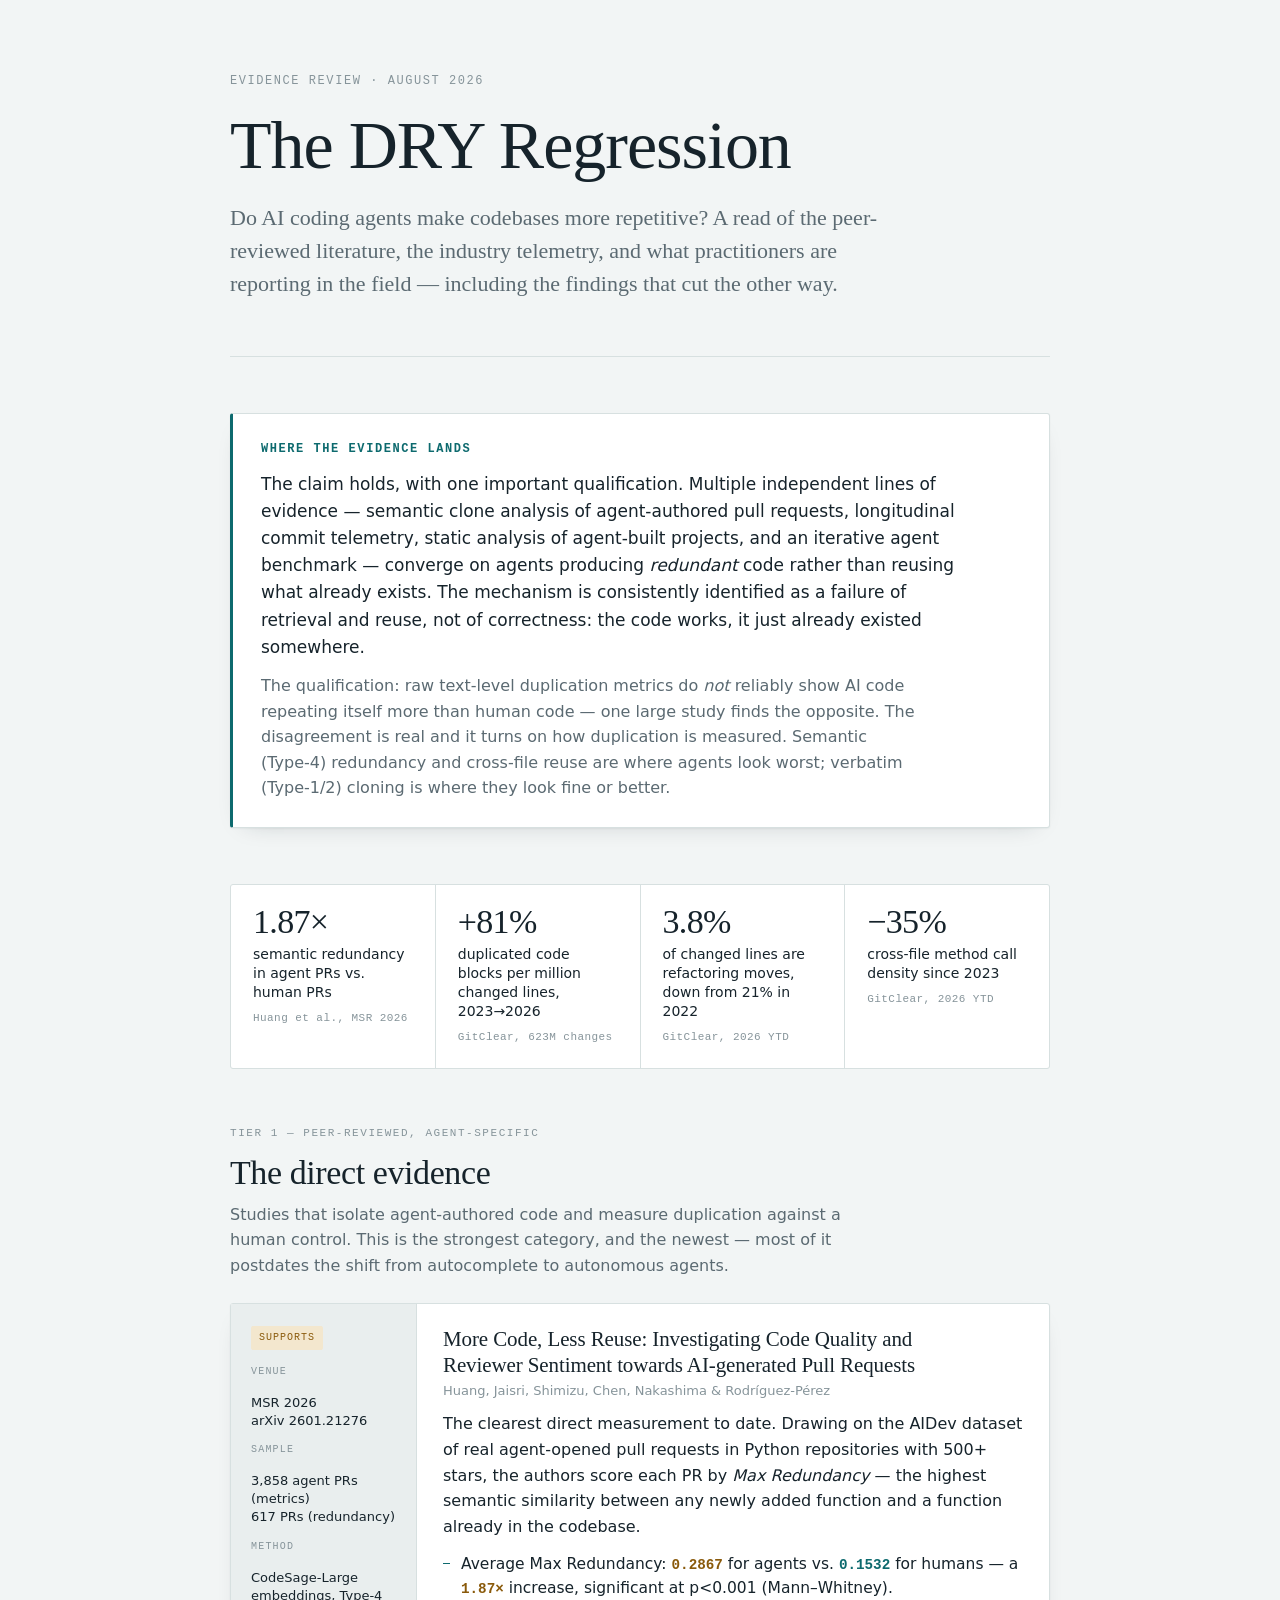
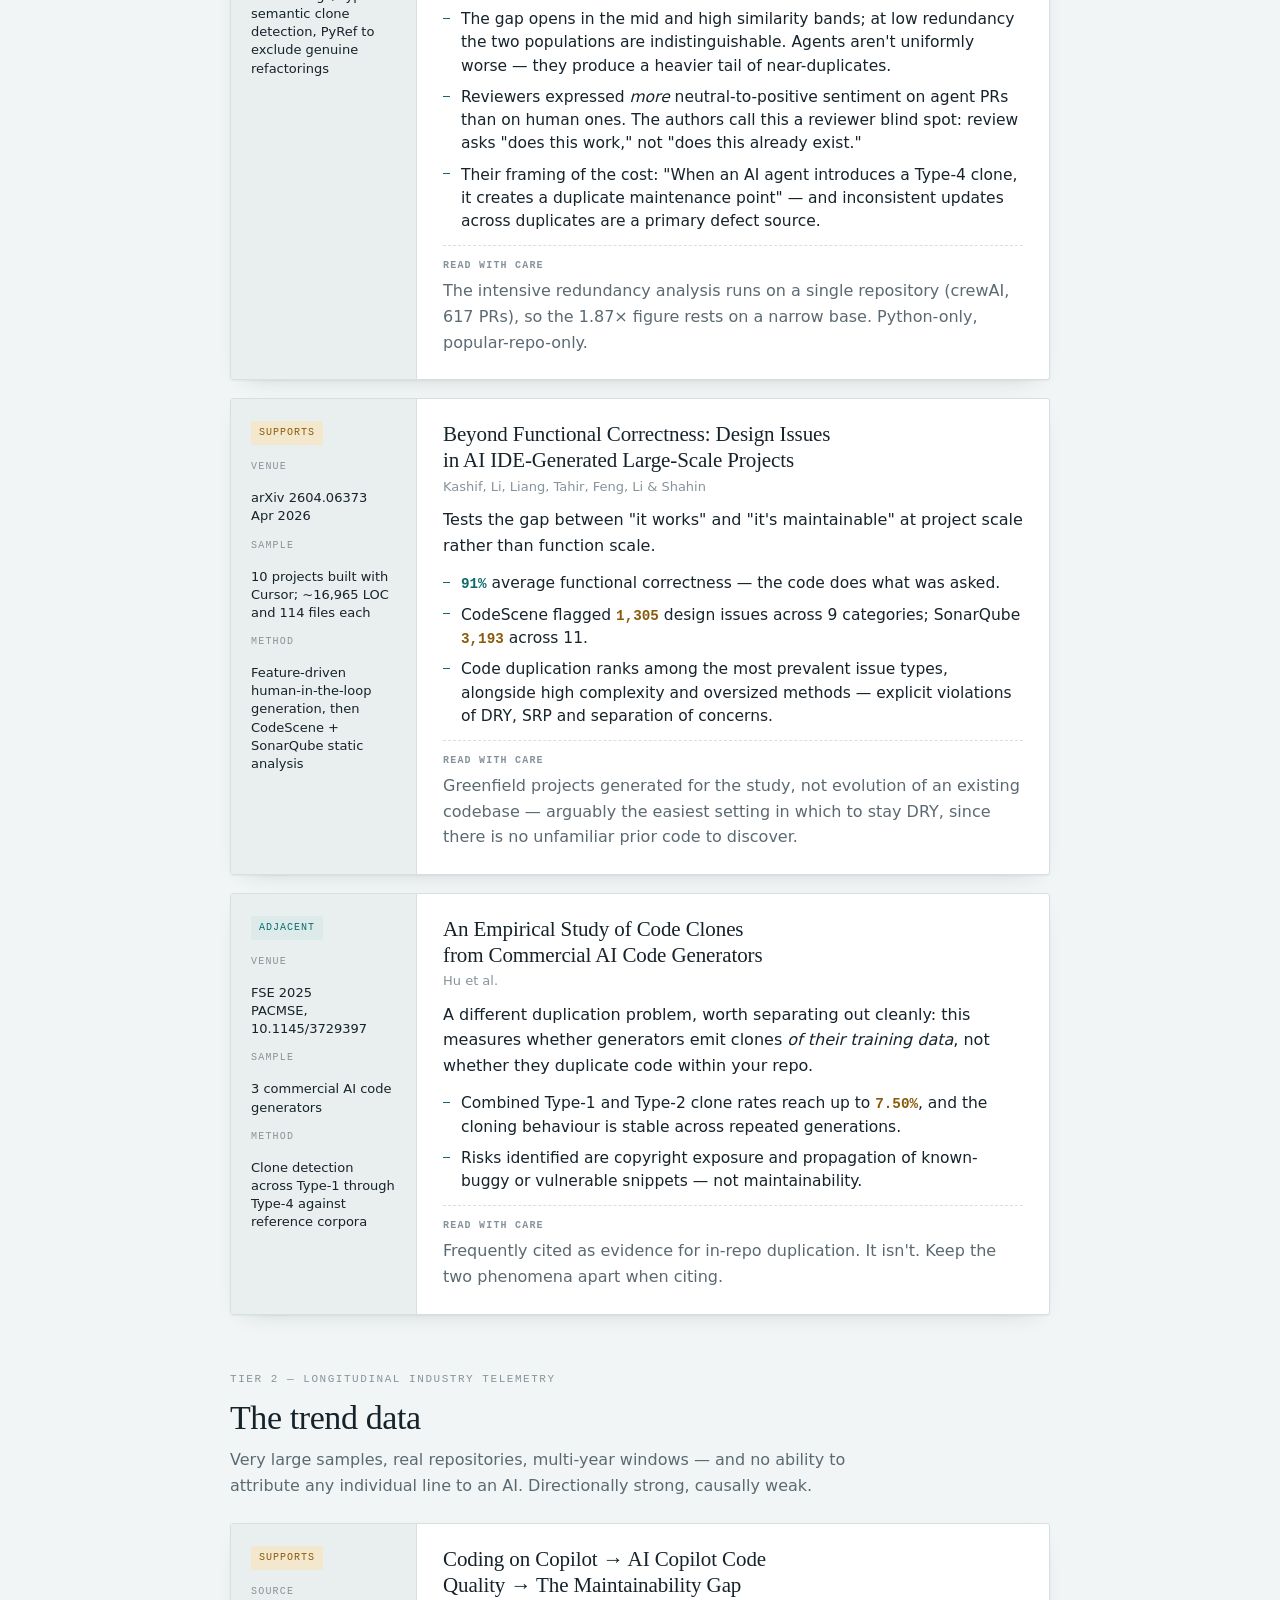
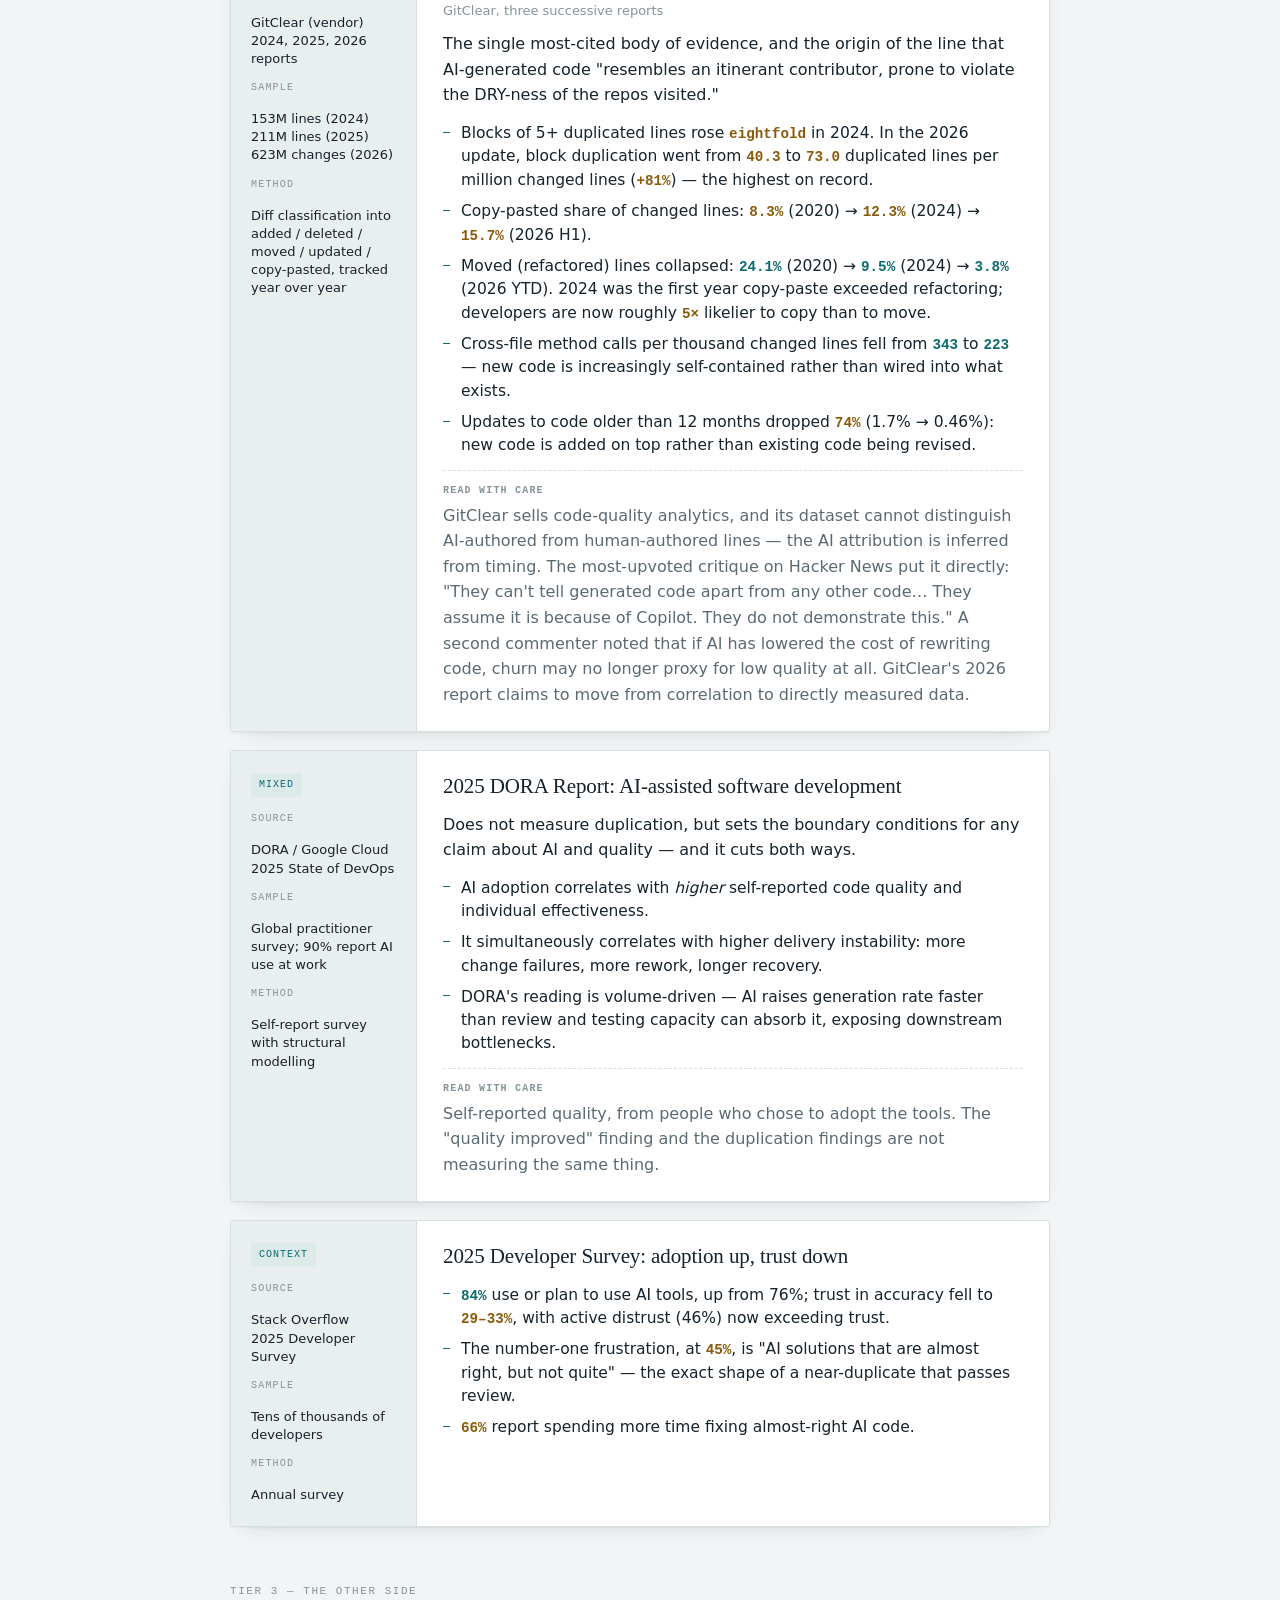
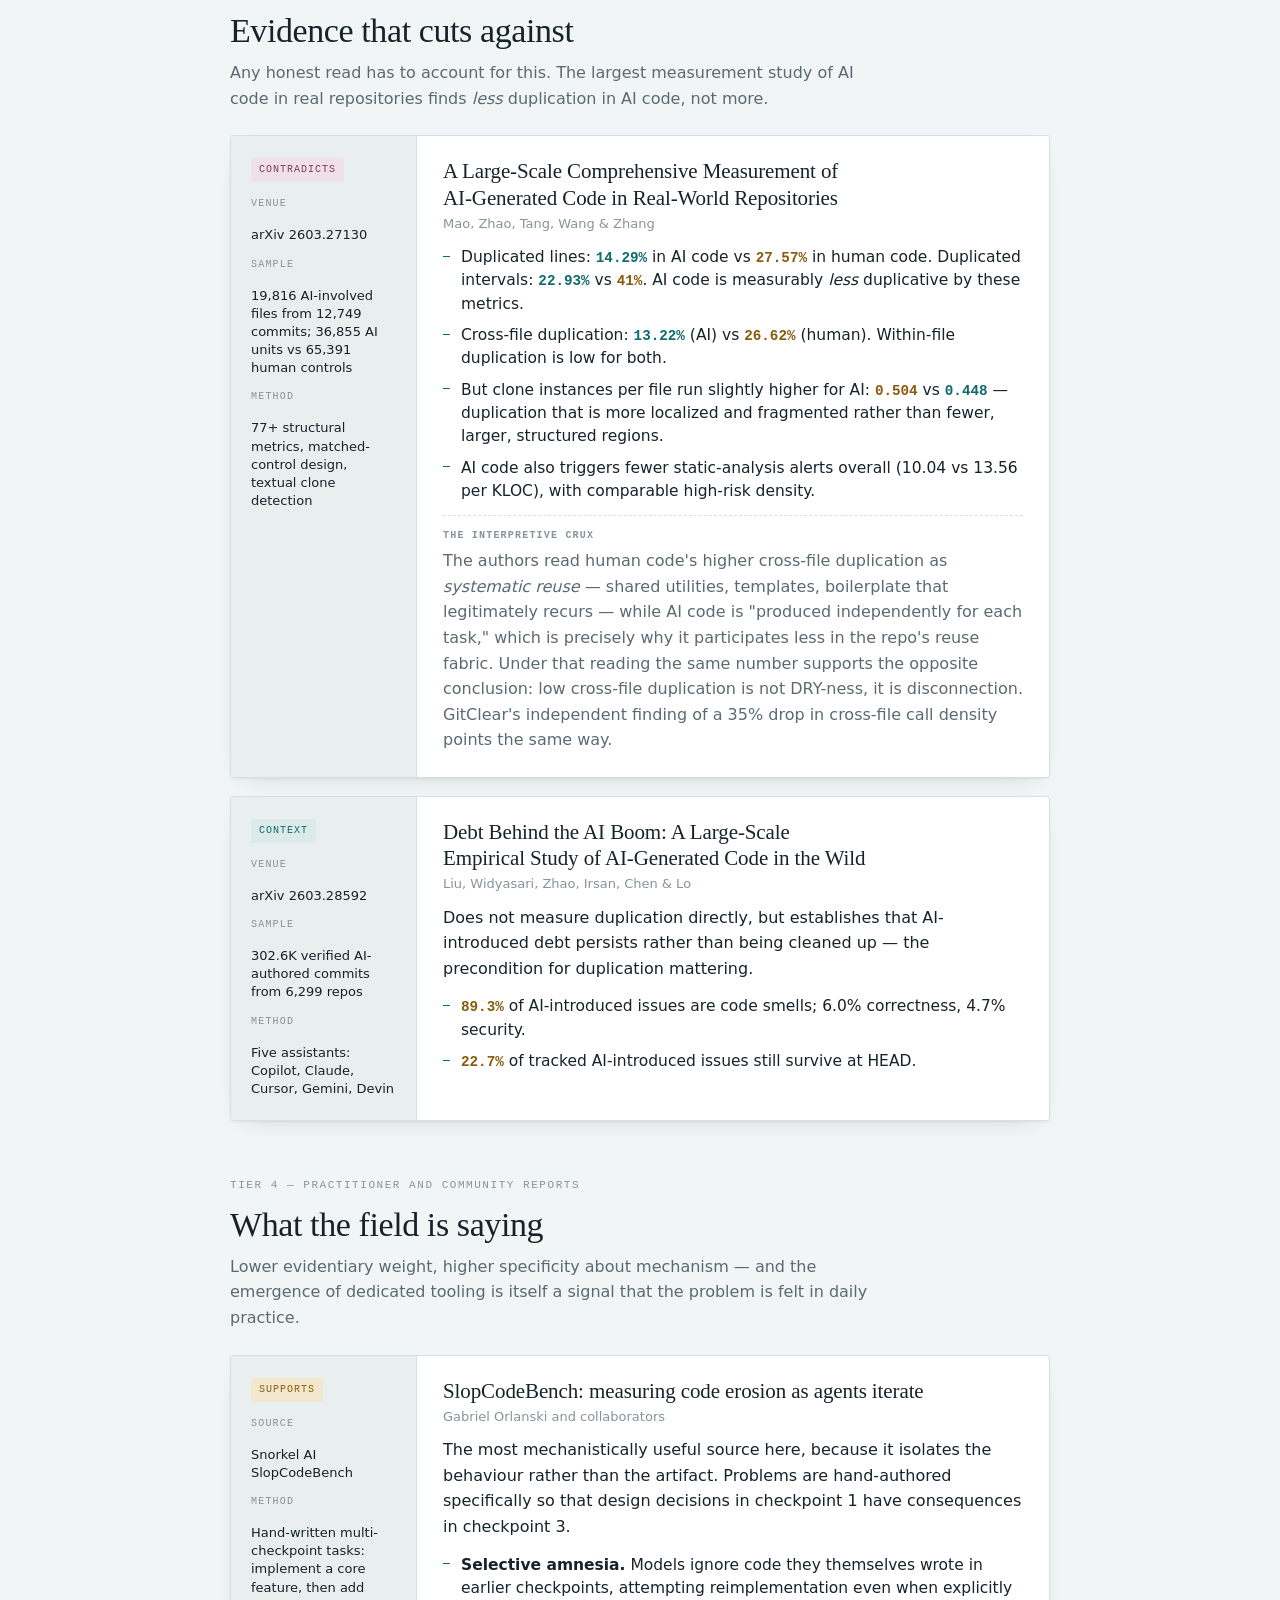
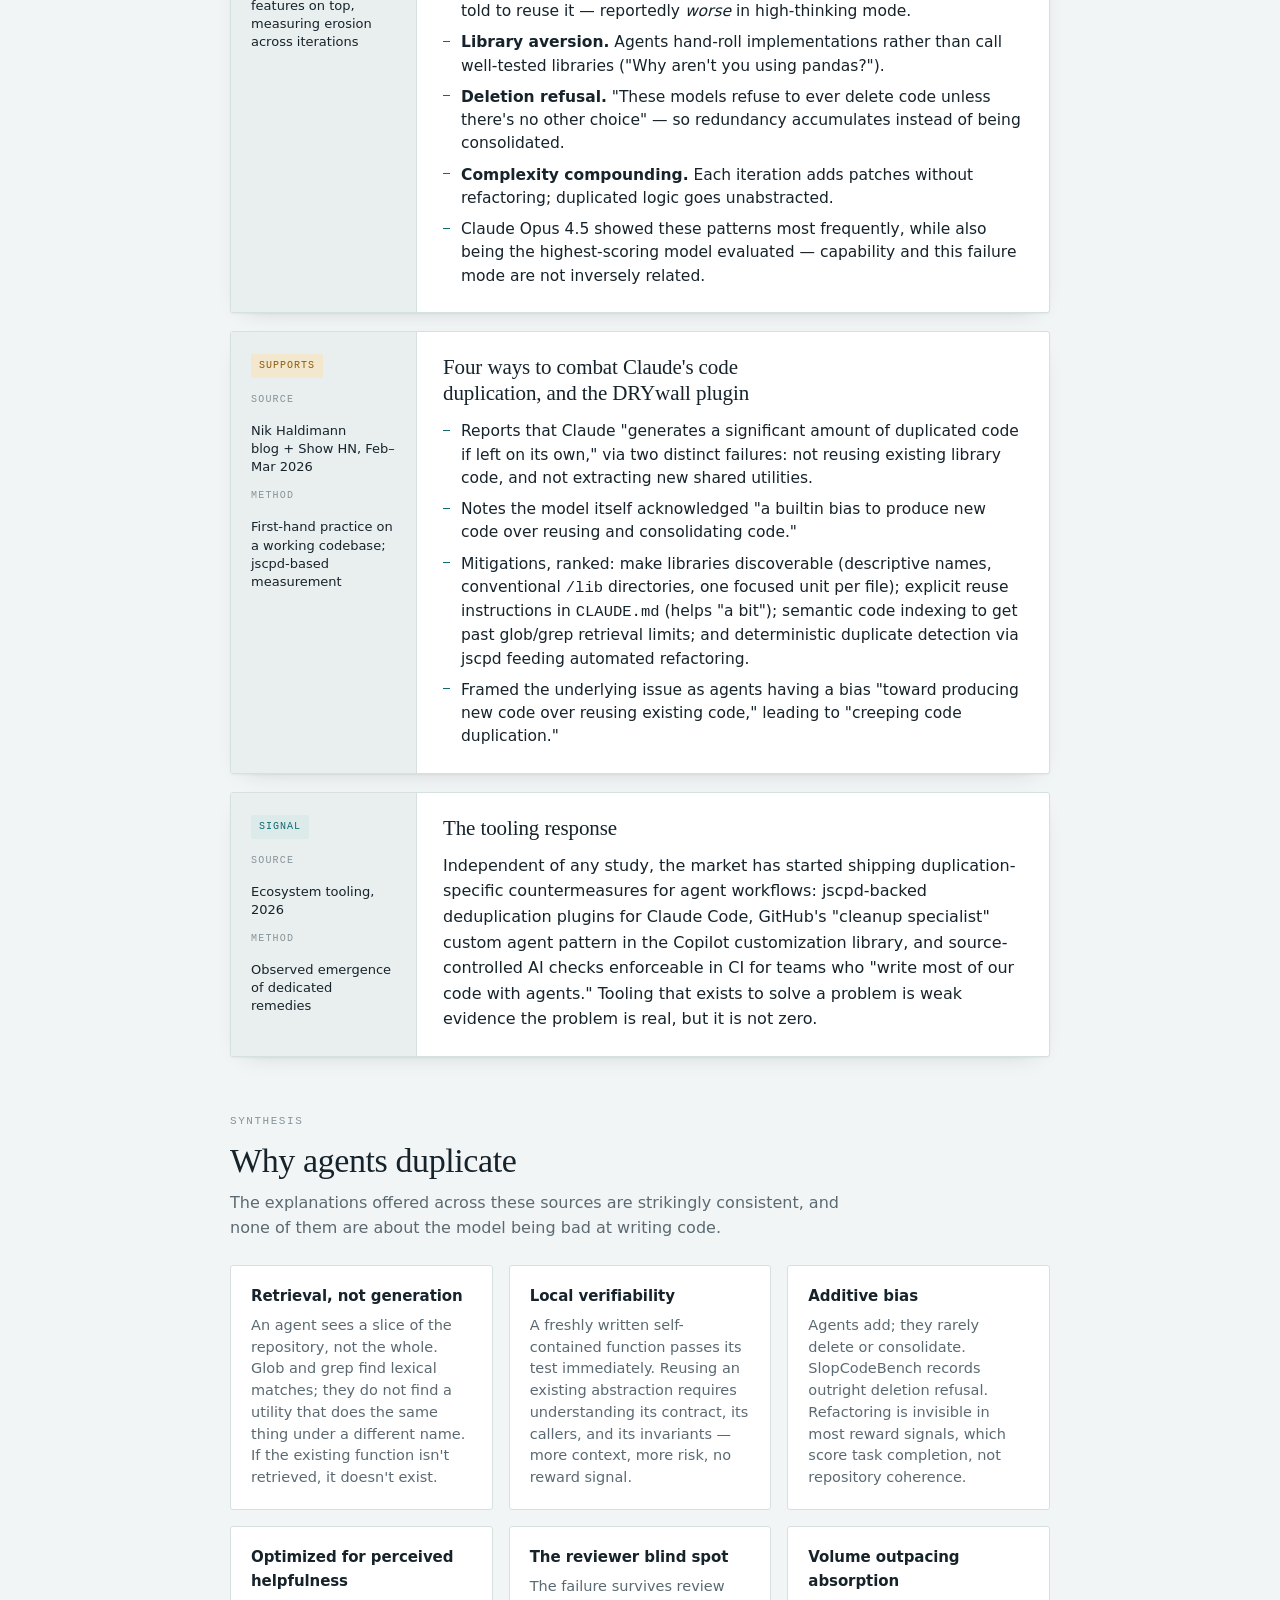
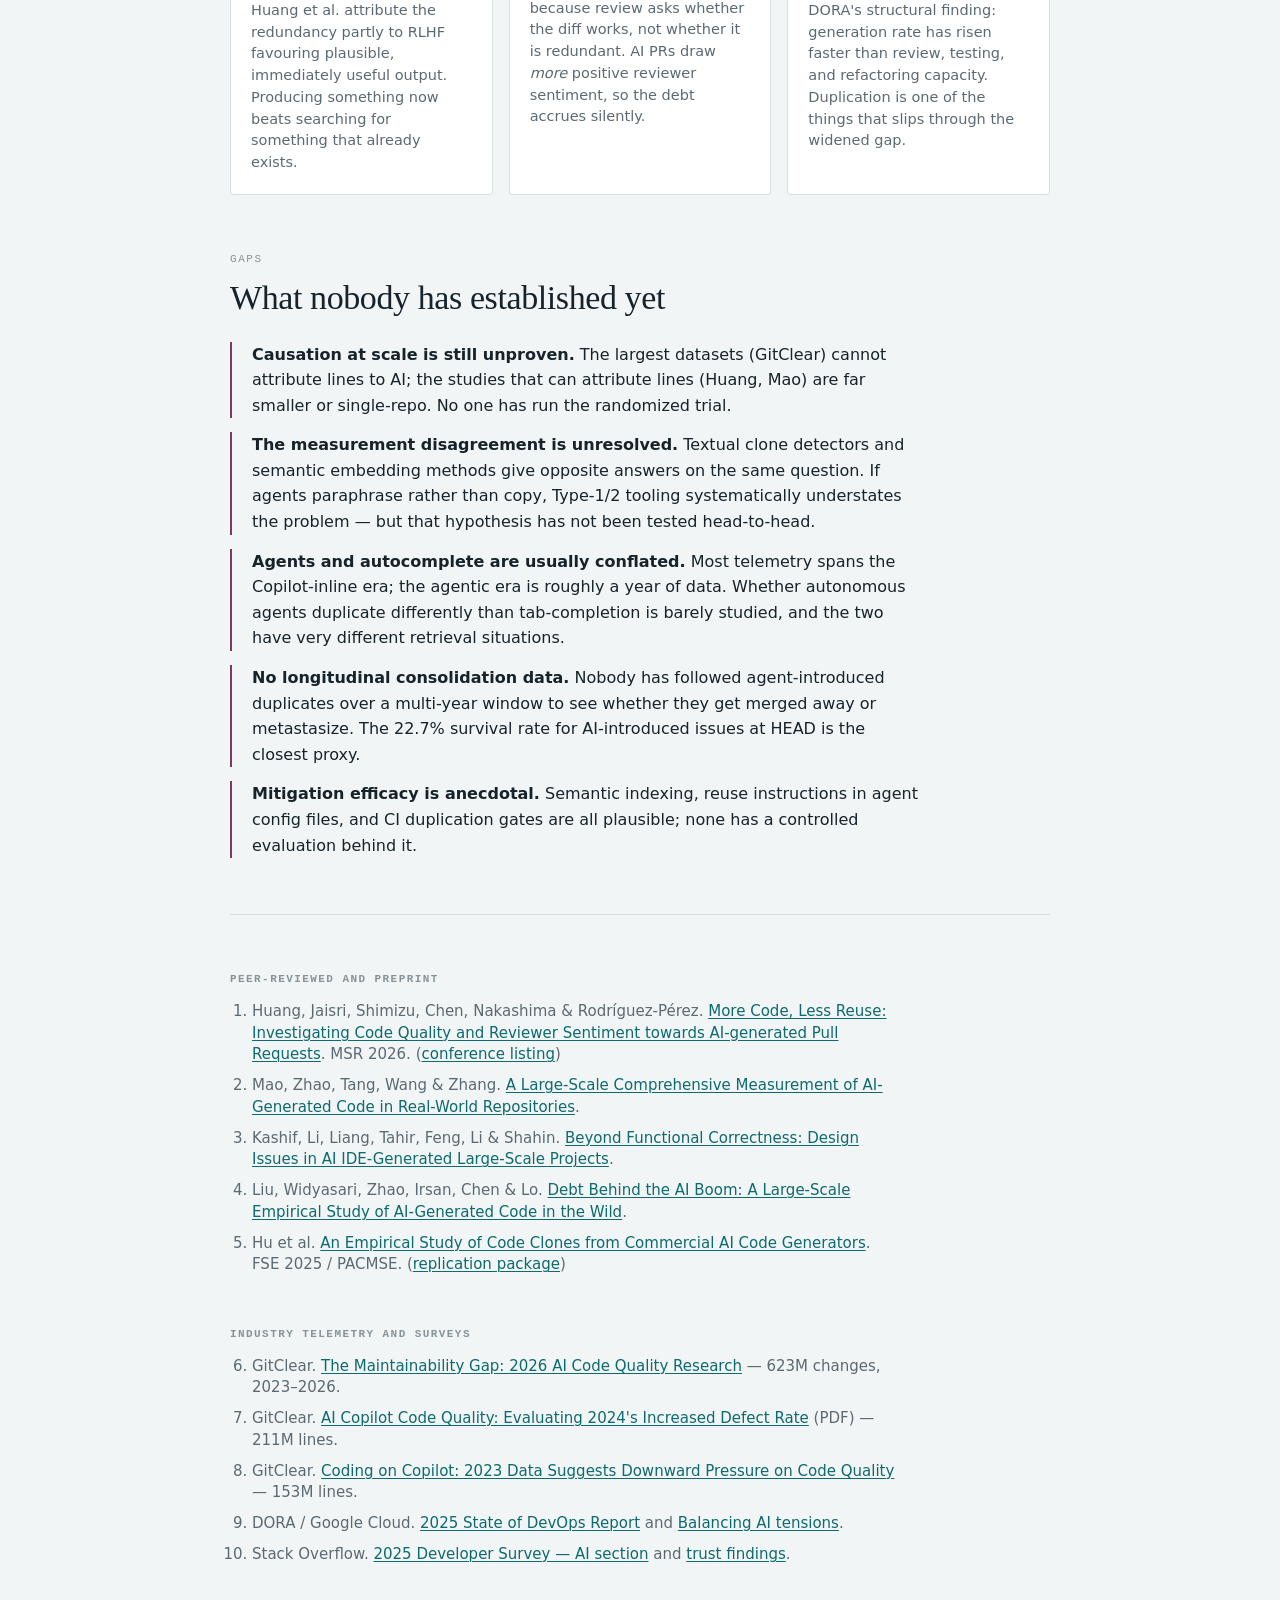
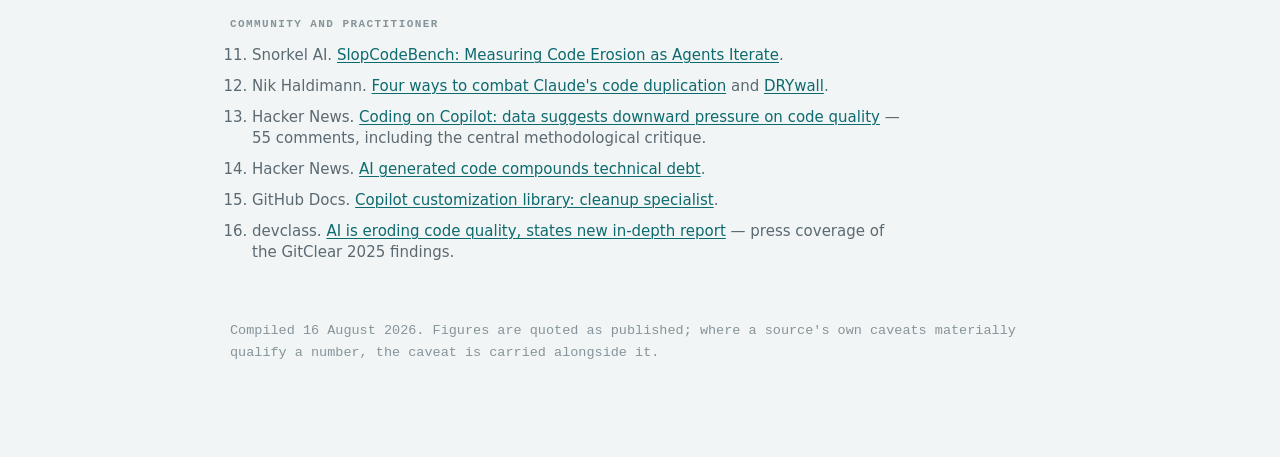
==== index.html @ 2de23bb1 "Add GitHub Pages site: AI coding agents and code duplication evidence review Publishes "The DRY Regr" ====
<!doctype html>
<html lang="en">
<head>
<meta charset="utf-8">
<meta name="viewport" content="width=device-width, initial-scale=1">
<meta name="description" content="An evidence review of the scientific literature, industry telemetry and practitioner reports on whether AI coding agents increase code duplication.">
<meta name="color-scheme" content="light dark">
<meta property="og:type" content="article">
<meta property="og:title" content="The DRY Regression">
<meta property="og:description" content="An evidence review of the scientific literature, industry telemetry and practitioner reports on whether AI coding agents increase code duplication.">
<link rel="icon" href="data:image/svg+xml,%3Csvg xmlns='http://www.w3.org/2000/svg' viewBox='0 0 100 100'%3E%3Ctext y='.9em' font-size='90'%3E%F0%9F%93%8B%3C/text%3E%3C/svg%3E">
<title>The DRY Regression</title>
<style>
  :root {
    --ground: #F2F5F5;
    --surface: #FFFFFF;
    --surface-sunk: #E9EEEE;
    --ink: #16232B;
    --ink-muted: #5B6A72;
    --ink-faint: #86949A;
    --hairline: #D7E0E0;
    --accent: #0D6A6E;
    --accent-soft: #DCEAEA;
    --signal: #8A5A0B;
    --signal-soft: #F3E7CE;
    --counter: #7A3B5E;
    --counter-soft: #F0E1E9;
    --shadow: 0 1px 2px rgba(22, 35, 43, .05), 0 8px 24px -16px rgba(22, 35, 43, .28);

    --font-display: "Iowan Old Style", "Palatino Linotype", Palatino, "Book Antiqua", Georgia, serif;
    --font-body: ui-sans-serif, system-ui, -apple-system, "Segoe UI", Roboto, "Helvetica Neue", Arial, sans-serif;
    --font-mono: ui-monospace, SFMono-Regular, "SF Mono", Menlo, Consolas, "Liberation Mono", monospace;
  }

  @media (prefers-color-scheme: dark) {
    :root:not([data-theme="light"]) {
      --ground: #0E1618;
      --surface: #162124;
      --surface-sunk: #101A1D;
      --ink: #E4EDED;
      --ink-muted: #9BACAE;
      --ink-faint: #74868A;
      --hairline: #26363A;
      --accent: #5FC9C4;
      --accent-soft: #16383A;
      --signal: #DDA94C;
      --signal-soft: #382E17;
      --counter: #D992B4;
      --counter-soft: #33202B;
      --shadow: 0 1px 2px rgba(0, 0, 0, .4), 0 8px 24px -16px rgba(0, 0, 0, .9);
    }
  }

  :root[data-theme="dark"] {
    --ground: #0E1618;
    --surface: #162124;
    --surface-sunk: #101A1D;
    --ink: #E4EDED;
    --ink-muted: #9BACAE;
    --ink-faint: #74868A;
    --hairline: #26363A;
    --accent: #5FC9C4;
    --accent-soft: #16383A;
    --signal: #DDA94C;
    --signal-soft: #382E17;
    --counter: #D992B4;
    --counter-soft: #33202B;
    --shadow: 0 1px 2px rgba(0, 0, 0, .4), 0 8px 24px -16px rgba(0, 0, 0, .9);
  }

  * { box-sizing: border-box; }

  body {
    background: var(--ground);
    color: var(--ink);
    font-family: var(--font-body);
    font-size: 17px;
    line-height: 1.6;
    -webkit-font-smoothing: antialiased;
    margin: 0;
    padding: 0 20px 96px;
  }

  .page {
    max-width: 820px;
    margin: 0 auto;
    display: flex;
    flex-direction: column;
    gap: 56px;
  }

  a { color: var(--accent); text-decoration-thickness: 1px; text-underline-offset: 2px; }
  a:focus-visible, summary:focus-visible {
    outline: 2px solid var(--accent);
    outline-offset: 3px;
    border-radius: 2px;
  }

  /* ---------- masthead ---------- */

  .masthead {
    padding-top: 72px;
    display: flex;
    flex-direction: column;
    gap: 20px;
  }

  .eyebrow {
    font-family: var(--font-mono);
    font-size: 12px;
    letter-spacing: .13em;
    text-transform: uppercase;
    color: var(--ink-faint);
    margin: 0;
  }

  h1 {
    font-family: var(--font-display);
    font-weight: 400;
    font-size: clamp(42px, 8vw, 68px);
    line-height: 1.02;
    letter-spacing: -.015em;
    text-wrap: balance;
    margin: 0;
  }

  .standfirst {
    font-family: var(--font-display);
    font-size: clamp(19px, 2.4vw, 22px);
    line-height: 1.5;
    color: var(--ink-muted);
    max-width: 62ch;
    margin: 0;
  }

  .rule {
    height: 1px;
    background: var(--hairline);
    border: 0;
    margin: 0;
  }

  /* ---------- verdict ---------- */

  .verdict {
    background: var(--surface);
    border: 1px solid var(--hairline);
    border-left: 3px solid var(--accent);
    border-radius: 3px;
    padding: 26px 28px;
    box-shadow: var(--shadow);
    display: flex;
    flex-direction: column;
    gap: 12px;
  }

  .verdict h2 {
    font-family: var(--font-mono);
    font-size: 12px;
    letter-spacing: .13em;
    text-transform: uppercase;
    color: var(--accent);
    margin: 0;
    font-weight: 600;
  }

  .verdict p { margin: 0; max-width: 66ch; }
  .verdict p + p { color: var(--ink-muted); font-size: 16px; }

  /* ---------- stat row ---------- */

  .stats {
    display: grid;
    grid-template-columns: repeat(auto-fit, minmax(170px, 1fr));
    gap: 1px;
    background: var(--hairline);
    border: 1px solid var(--hairline);
    border-radius: 3px;
    overflow: hidden;
  }

  .stat {
    background: var(--surface);
    padding: 20px 22px 22px;
    display: flex;
    flex-direction: column;
    gap: 6px;
  }

  .stat b {
    font-family: var(--font-display);
    font-size: 34px;
    line-height: 1;
    font-weight: 400;
    font-variant-numeric: tabular-nums;
    letter-spacing: -.02em;
  }

  .stat .lab { font-size: 14px; line-height: 1.35; color: var(--ink); }
  .stat .src {
    font-family: var(--font-mono);
    font-size: 11px;
    letter-spacing: .04em;
    color: var(--ink-faint);
    margin-top: 2px;
  }

  /* ---------- sections ---------- */

  section { display: flex; flex-direction: column; gap: 24px; }

  .sec-head { display: flex; flex-direction: column; gap: 10px; }

  .sec-head .kicker {
    font-family: var(--font-mono);
    font-size: 11px;
    letter-spacing: .14em;
    text-transform: uppercase;
    color: var(--ink-faint);
  }

  h2.sec-title {
    font-family: var(--font-display);
    font-weight: 400;
    font-size: clamp(27px, 4vw, 34px);
    line-height: 1.15;
    letter-spacing: -.012em;
    margin: 0;
    text-wrap: balance;
  }

  .sec-head p {
    margin: 0;
    color: var(--ink-muted);
    max-width: 64ch;
    font-size: 16px;
  }

  p, li { max-width: 68ch; }

  /* ---------- evidence cards ---------- */

  .cards { display: flex; flex-direction: column; gap: 18px; }

  .card {
    background: var(--surface);
    border: 1px solid var(--hairline);
    border-radius: 3px;
    box-shadow: var(--shadow);
    display: grid;
    grid-template-columns: 186px 1fr;
  }

  .card > .meta {
    border-right: 1px solid var(--hairline);
    background: var(--surface-sunk);
    padding: 22px 20px;
    display: flex;
    flex-direction: column;
    gap: 14px;
  }

  .meta dl { margin: 0; display: flex; flex-direction: column; gap: 12px; }
  .meta dt {
    font-family: var(--font-mono);
    font-size: 10px;
    letter-spacing: .12em;
    text-transform: uppercase;
    color: var(--ink-faint);
  }
  .meta dd {
    margin: 2px 0 0;
    font-size: 13px;
    line-height: 1.4;
    color: var(--ink);
    font-variant-numeric: tabular-nums;
  }

  .chip {
    align-self: flex-start;
    font-family: var(--font-mono);
    font-size: 10px;
    letter-spacing: .1em;
    text-transform: uppercase;
    padding: 4px 8px;
    border-radius: 2px;
  }
  .chip.for { background: var(--signal-soft); color: var(--signal); }
  .chip.against { background: var(--counter-soft); color: var(--counter); }
  .chip.mixed { background: var(--accent-soft); color: var(--accent); }

  .card > .body { padding: 22px 26px 24px; display: flex; flex-direction: column; gap: 12px; }

  .card h3 {
    font-family: var(--font-display);
    font-weight: 400;
    font-size: 21px;
    line-height: 1.25;
    margin: 0;
    letter-spacing: -.005em;
    text-wrap: balance;
  }

  .card h3 .authors {
    display: block;
    font-family: var(--font-body);
    font-size: 13px;
    color: var(--ink-faint);
    letter-spacing: 0;
    margin-top: 5px;
  }

  .card p { margin: 0; font-size: 16px; }

  .findings { margin: 2px 0 0; padding: 0; list-style: none; display: flex; flex-direction: column; gap: 8px; }
  .findings li {
    font-size: 15.5px;
    line-height: 1.5;
    padding-left: 18px;
    position: relative;
  }
  .findings li::before {
    content: "";
    position: absolute;
    left: 0; top: .62em;
    width: 7px; height: 1px;
    background: var(--accent);
  }
  .num {
    font-family: var(--font-mono);
    font-variant-numeric: tabular-nums;
    font-size: .92em;
    color: var(--signal);
    font-weight: 600;
  }
  .num.cool { color: var(--accent); }

  .caveat {
    font-size: 14.5px;
    color: var(--ink-muted);
    border-top: 1px dashed var(--hairline);
    padding-top: 12px;
    margin: 4px 0 0;
  }
  .caveat b {
    font-family: var(--font-mono);
    font-size: 10px;
    letter-spacing: .12em;
    text-transform: uppercase;
    color: var(--ink-faint);
    display: block;
    margin-bottom: 4px;
    font-weight: 600;
  }

  /* ---------- mechanism list ---------- */

  .mech { display: grid; grid-template-columns: repeat(auto-fit, minmax(250px, 1fr)); gap: 16px; }
  .mech > div {
    background: var(--surface);
    border: 1px solid var(--hairline);
    border-radius: 3px;
    padding: 18px 20px 20px;
    display: flex;
    flex-direction: column;
    gap: 7px;
  }
  .mech h4 {
    margin: 0;
    font-size: 15px;
    font-weight: 650;
    letter-spacing: -.005em;
  }
  .mech p { margin: 0; font-size: 14.5px; line-height: 1.5; color: var(--ink-muted); }

  /* ---------- open questions ---------- */

  .open { margin: 0; padding: 0; list-style: none; display: flex; flex-direction: column; gap: 14px; }
  .open li {
    padding-left: 20px;
    border-left: 2px solid var(--counter);
    font-size: 16px;
  }
  .open li strong { font-weight: 650; }

  /* ---------- sources ---------- */

  .sources { font-size: 15px; }
  .sources h3 {
    font-family: var(--font-mono);
    font-size: 11px;
    letter-spacing: .13em;
    text-transform: uppercase;
    color: var(--ink-faint);
    margin: 0 0 12px;
    font-weight: 600;
  }
  .sources ol { margin: 0; padding-left: 22px; display: flex; flex-direction: column; gap: 9px; }
  .sources li { line-height: 1.45; color: var(--ink-muted); }
  .sources li a { font-weight: 500; }
  .src-group + .src-group { margin-top: 26px; }

  footer {
    color: var(--ink-faint);
    font-size: 13.5px;
    font-family: var(--font-mono);
    line-height: 1.6;
  }

  @media (max-width: 620px) {
    body { font-size: 16px; }
    .card { grid-template-columns: 1fr; }
    .card > .meta {
      border-right: 0;
      border-bottom: 1px solid var(--hairline);
      flex-direction: row;
      flex-wrap: wrap;
      align-items: flex-start;
      gap: 20px;
    }
    .meta dl { flex-direction: row; flex-wrap: wrap; gap: 18px; }
    .masthead { padding-top: 48px; }
  }
</style>
</head>
<body>
<div class="page">

  <header class="masthead">
    <p class="eyebrow">Evidence review · August 2026</p>
    <h1>The DRY Regression</h1>
    <p class="standfirst">Do AI coding agents make codebases more repetitive? A read of the peer-reviewed literature, the industry telemetry, and what practitioners are reporting in the field — including the findings that cut the other way.</p>
  </header>

  <hr class="rule">

  <div class="verdict">
    <h2>Where the evidence lands</h2>
    <p>The claim holds, with one important qualification. Multiple independent lines of evidence — semantic clone analysis of agent-authored pull requests, longitudinal commit telemetry, static analysis of agent-built projects, and an iterative agent benchmark — converge on agents producing <em>redundant</em> code rather than reusing what already exists. The mechanism is consistently identified as a failure of retrieval and reuse, not of correctness: the code works, it just already existed somewhere.</p>
    <p>The qualification: raw text-level duplication metrics do <em>not</em> reliably show AI code repeating itself more than human code — one large study finds the opposite. The disagreement is real and it turns on how duplication is measured. Semantic (Type‑4) redundancy and cross-file reuse are where agents look worst; verbatim (Type‑1/2) cloning is where they look fine or better.</p>
  </div>

  <div class="stats">
    <div class="stat">
      <b>1.87×</b>
      <span class="lab">semantic redundancy in agent PRs vs. human PRs</span>
      <span class="src">Huang et al., MSR 2026</span>
    </div>
    <div class="stat">
      <b>+81%</b>
      <span class="lab">duplicated code blocks per million changed lines, 2023→2026</span>
      <span class="src">GitClear, 623M changes</span>
    </div>
    <div class="stat">
      <b>3.8%</b>
      <span class="lab">of changed lines are refactoring moves, down from 21% in 2022</span>
      <span class="src">GitClear, 2026 YTD</span>
    </div>
    <div class="stat">
      <b>−35%</b>
      <span class="lab">cross-file method call density since 2023</span>
      <span class="src">GitClear, 2026 YTD</span>
    </div>
  </div>

  <section>
    <div class="sec-head">
      <span class="kicker">Tier 1 — Peer-reviewed, agent-specific</span>
      <h2 class="sec-title">The direct evidence</h2>
      <p>Studies that isolate agent-authored code and measure duplication against a human control. This is the strongest category, and the newest — most of it postdates the shift from autocomplete to autonomous agents.</p>
    </div>

    <div class="cards">

      <article class="card">
        <div class="meta">
          <span class="chip for">Supports</span>
          <dl>
            <dt>Venue</dt><dd>MSR 2026<br>arXiv 2601.21276</dd>
            <dt>Sample</dt><dd>3,858 agent PRs (metrics)<br>617 PRs (redundancy)</dd>
            <dt>Method</dt><dd>CodeSage-Large embeddings, Type‑4 semantic clone detection, PyRef to exclude genuine refactorings</dd>
          </dl>
        </div>
        <div class="body">
          <h3>More Code, Less Reuse: Investigating Code Quality and Reviewer Sentiment towards AI-generated Pull Requests
            <span class="authors">Huang, Jaisri, Shimizu, Chen, Nakashima &amp; Rodríguez-Pérez</span>
          </h3>
          <p>The clearest direct measurement to date. Drawing on the AIDev dataset of real agent-opened pull requests in Python repositories with 500+ stars, the authors score each PR by <em>Max Redundancy</em> — the highest semantic similarity between any newly added function and a function already in the codebase.</p>
          <ul class="findings">
            <li>Average Max Redundancy: <span class="num">0.2867</span> for agents vs. <span class="num cool">0.1532</span> for humans — a <span class="num">1.87×</span> increase, significant at p&lt;0.001 (Mann–Whitney).</li>
            <li>The gap opens in the mid and high similarity bands; at low redundancy the two populations are indistinguishable. Agents aren't uniformly worse — they produce a heavier tail of near-duplicates.</li>
            <li>Reviewers expressed <em>more</em> neutral-to-positive sentiment on agent PRs than on human ones. The authors call this a reviewer blind spot: review asks "does this work," not "does this already exist."</li>
            <li>Their framing of the cost: "When an AI agent introduces a Type‑4 clone, it creates a duplicate maintenance point" — and inconsistent updates across duplicates are a primary defect source.</li>
          </ul>
          <p class="caveat"><b>Read with care</b>The intensive redundancy analysis runs on a single repository (crewAI, 617 PRs), so the 1.87× figure rests on a narrow base. Python-only, popular-repo-only.</p>
        </div>
      </article>

      <article class="card">
        <div class="meta">
          <span class="chip for">Supports</span>
          <dl>
            <dt>Venue</dt><dd>arXiv 2604.06373<br>Apr 2026</dd>
            <dt>Sample</dt><dd>10 projects built with Cursor; ~16,965 LOC and 114 files each</dd>
            <dt>Method</dt><dd>Feature-driven human-in-the-loop generation, then CodeScene + SonarQube static analysis</dd>
          </dl>
        </div>
        <div class="body">
          <h3>Beyond Functional Correctness: Design Issues in AI IDE-Generated Large-Scale Projects
            <span class="authors">Kashif, Li, Liang, Tahir, Feng, Li &amp; Shahin</span>
          </h3>
          <p>Tests the gap between "it works" and "it's maintainable" at project scale rather than function scale.</p>
          <ul class="findings">
            <li><span class="num cool">91%</span> average functional correctness — the code does what was asked.</li>
            <li>CodeScene flagged <span class="num">1,305</span> design issues across 9 categories; SonarQube <span class="num">3,193</span> across 11.</li>
            <li>Code duplication ranks among the most prevalent issue types, alongside high complexity and oversized methods — explicit violations of DRY, SRP and separation of concerns.</li>
          </ul>
          <p class="caveat"><b>Read with care</b>Greenfield projects generated for the study, not evolution of an existing codebase — arguably the easiest setting in which to stay DRY, since there is no unfamiliar prior code to discover.</p>
        </div>
      </article>

      <article class="card">
        <div class="meta">
          <span class="chip mixed">Adjacent</span>
          <dl>
            <dt>Venue</dt><dd>FSE 2025<br>PACMSE, 10.1145/3729397</dd>
            <dt>Sample</dt><dd>3 commercial AI code generators</dd>
            <dt>Method</dt><dd>Clone detection across Type‑1 through Type‑4 against reference corpora</dd>
          </dl>
        </div>
        <div class="body">
          <h3>An Empirical Study of Code Clones from Commercial AI Code Generators
            <span class="authors">Hu et al.</span>
          </h3>
          <p>A different duplication problem, worth separating out cleanly: this measures whether generators emit clones <em>of their training data</em>, not whether they duplicate code within your repo.</p>
          <ul class="findings">
            <li>Combined Type‑1 and Type‑2 clone rates reach up to <span class="num">7.50%</span>, and the cloning behaviour is stable across repeated generations.</li>
            <li>Risks identified are copyright exposure and propagation of known-buggy or vulnerable snippets — not maintainability.</li>
          </ul>
          <p class="caveat"><b>Read with care</b>Frequently cited as evidence for in-repo duplication. It isn't. Keep the two phenomena apart when citing.</p>
        </div>
      </article>

    </div>
  </section>

  <section>
    <div class="sec-head">
      <span class="kicker">Tier 2 — Longitudinal industry telemetry</span>
      <h2 class="sec-title">The trend data</h2>
      <p>Very large samples, real repositories, multi-year windows — and no ability to attribute any individual line to an AI. Directionally strong, causally weak.</p>
    </div>

    <div class="cards">

      <article class="card">
        <div class="meta">
          <span class="chip for">Supports</span>
          <dl>
            <dt>Source</dt><dd>GitClear (vendor)<br>2024, 2025, 2026 reports</dd>
            <dt>Sample</dt><dd>153M lines (2024)<br>211M lines (2025)<br>623M changes (2026)</dd>
            <dt>Method</dt><dd>Diff classification into added / deleted / moved / updated / copy-pasted, tracked year over year</dd>
          </dl>
        </div>
        <div class="body">
          <h3>Coding on Copilot → AI Copilot Code Quality → The Maintainability Gap
            <span class="authors">GitClear, three successive reports</span>
          </h3>
          <p>The single most-cited body of evidence, and the origin of the line that AI-generated code "resembles an itinerant contributor, prone to violate the DRY-ness of the repos visited."</p>
          <ul class="findings">
            <li>Blocks of 5+ duplicated lines rose <span class="num">eightfold</span> in 2024. In the 2026 update, block duplication went from <span class="num">40.3</span> to <span class="num">73.0</span> duplicated lines per million changed lines (<span class="num">+81%</span>) — the highest on record.</li>
            <li>Copy-pasted share of changed lines: <span class="num">8.3%</span> (2020) → <span class="num">12.3%</span> (2024) → <span class="num">15.7%</span> (2026 H1).</li>
            <li>Moved (refactored) lines collapsed: <span class="num cool">24.1%</span> (2020) → <span class="num cool">9.5%</span> (2024) → <span class="num cool">3.8%</span> (2026 YTD). 2024 was the first year copy-paste exceeded refactoring; developers are now roughly <span class="num">5×</span> likelier to copy than to move.</li>
            <li>Cross-file method calls per thousand changed lines fell from <span class="num cool">343</span> to <span class="num cool">223</span> — new code is increasingly self-contained rather than wired into what exists.</li>
            <li>Updates to code older than 12 months dropped <span class="num">74%</span> (1.7% → 0.46%): new code is added on top rather than existing code being revised.</li>
          </ul>
          <p class="caveat"><b>Read with care</b>GitClear sells code-quality analytics, and its dataset cannot distinguish AI-authored from human-authored lines — the AI attribution is inferred from timing. The most-upvoted critique on Hacker News put it directly: "They can't tell generated code apart from any other code… They assume it is because of Copilot. They do not demonstrate this." A second commenter noted that if AI has lowered the cost of rewriting code, churn may no longer proxy for low quality at all. GitClear's 2026 report claims to move from correlation to directly measured data.</p>
        </div>
      </article>

      <article class="card">
        <div class="meta">
          <span class="chip mixed">Mixed</span>
          <dl>
            <dt>Source</dt><dd>DORA / Google Cloud<br>2025 State of DevOps</dd>
            <dt>Sample</dt><dd>Global practitioner survey; 90% report AI use at work</dd>
            <dt>Method</dt><dd>Self-report survey with structural modelling</dd>
          </dl>
        </div>
        <div class="body">
          <h3>2025 DORA Report: AI-assisted software development</h3>
          <p>Does not measure duplication, but sets the boundary conditions for any claim about AI and quality — and it cuts both ways.</p>
          <ul class="findings">
            <li>AI adoption correlates with <em>higher</em> self-reported code quality and individual effectiveness.</li>
            <li>It simultaneously correlates with higher delivery instability: more change failures, more rework, longer recovery.</li>
            <li>DORA's reading is volume-driven — AI raises generation rate faster than review and testing capacity can absorb it, exposing downstream bottlenecks.</li>
          </ul>
          <p class="caveat"><b>Read with care</b>Self-reported quality, from people who chose to adopt the tools. The "quality improved" finding and the duplication findings are not measuring the same thing.</p>
        </div>
      </article>

      <article class="card">
        <div class="meta">
          <span class="chip mixed">Context</span>
          <dl>
            <dt>Source</dt><dd>Stack Overflow<br>2025 Developer Survey</dd>
            <dt>Sample</dt><dd>Tens of thousands of developers</dd>
            <dt>Method</dt><dd>Annual survey</dd>
          </dl>
        </div>
        <div class="body">
          <h3>2025 Developer Survey: adoption up, trust down</h3>
          <ul class="findings">
            <li><span class="num cool">84%</span> use or plan to use AI tools, up from 76%; trust in accuracy fell to <span class="num">29–33%</span>, with active distrust (46%) now exceeding trust.</li>
            <li>The number-one frustration, at <span class="num">45%</span>, is "AI solutions that are almost right, but not quite" — the exact shape of a near-duplicate that passes review.</li>
            <li><span class="num">66%</span> report spending more time fixing almost-right AI code.</li>
          </ul>
        </div>
      </article>

    </div>
  </section>

  <section>
    <div class="sec-head">
      <span class="kicker">Tier 3 — The other side</span>
      <h2 class="sec-title">Evidence that cuts against</h2>
      <p>Any honest read has to account for this. The largest measurement study of AI code in real repositories finds <em>less</em> duplication in AI code, not more.</p>
    </div>

    <div class="cards">

      <article class="card">
        <div class="meta">
          <span class="chip against">Contradicts</span>
          <dl>
            <dt>Venue</dt><dd>arXiv 2603.27130</dd>
            <dt>Sample</dt><dd>19,816 AI-involved files from 12,749 commits; 36,855 AI units vs 65,391 human controls</dd>
            <dt>Method</dt><dd>77+ structural metrics, matched-control design, textual clone detection</dd>
          </dl>
        </div>
        <div class="body">
          <h3>A Large-Scale Comprehensive Measurement of AI-Generated Code in Real-World Repositories
            <span class="authors">Mao, Zhao, Tang, Wang &amp; Zhang</span>
          </h3>
          <ul class="findings">
            <li>Duplicated lines: <span class="num cool">14.29%</span> in AI code vs <span class="num">27.57%</span> in human code. Duplicated intervals: <span class="num cool">22.93%</span> vs <span class="num">41%</span>. AI code is measurably <em>less</em> duplicative by these metrics.</li>
            <li>Cross-file duplication: <span class="num cool">13.22%</span> (AI) vs <span class="num">26.62%</span> (human). Within-file duplication is low for both.</li>
            <li>But clone instances per file run slightly higher for AI: <span class="num">0.504</span> vs <span class="num cool">0.448</span> — duplication that is more localized and fragmented rather than fewer, larger, structured regions.</li>
            <li>AI code also triggers fewer static-analysis alerts overall (10.04 vs 13.56 per KLOC), with comparable high-risk density.</li>
          </ul>
          <p class="caveat"><b>The interpretive crux</b>The authors read human code's higher cross-file duplication as <em>systematic reuse</em> — shared utilities, templates, boilerplate that legitimately recurs — while AI code is "produced independently for each task," which is precisely why it participates less in the repo's reuse fabric. Under that reading the same number supports the opposite conclusion: low cross-file duplication is not DRY-ness, it is disconnection. GitClear's independent finding of a 35% drop in cross-file call density points the same way.</p>
        </div>
      </article>

      <article class="card">
        <div class="meta">
          <span class="chip mixed">Context</span>
          <dl>
            <dt>Venue</dt><dd>arXiv 2603.28592</dd>
            <dt>Sample</dt><dd>302.6K verified AI-authored commits from 6,299 repos</dd>
            <dt>Method</dt><dd>Five assistants: Copilot, Claude, Cursor, Gemini, Devin</dd>
          </dl>
        </div>
        <div class="body">
          <h3>Debt Behind the AI Boom: A Large-Scale Empirical Study of AI-Generated Code in the Wild
            <span class="authors">Liu, Widyasari, Zhao, Irsan, Chen &amp; Lo</span>
          </h3>
          <p>Does not measure duplication directly, but establishes that AI-introduced debt persists rather than being cleaned up — the precondition for duplication mattering.</p>
          <ul class="findings">
            <li><span class="num">89.3%</span> of AI-introduced issues are code smells; 6.0% correctness, 4.7% security.</li>
            <li><span class="num">22.7%</span> of tracked AI-introduced issues still survive at HEAD.</li>
          </ul>
        </div>
      </article>

    </div>
  </section>

  <section>
    <div class="sec-head">
      <span class="kicker">Tier 4 — Practitioner and community reports</span>
      <h2 class="sec-title">What the field is saying</h2>
      <p>Lower evidentiary weight, higher specificity about mechanism — and the emergence of dedicated tooling is itself a signal that the problem is felt in daily practice.</p>
    </div>

    <div class="cards">

      <article class="card">
        <div class="meta">
          <span class="chip for">Supports</span>
          <dl>
            <dt>Source</dt><dd>Snorkel AI<br>SlopCodeBench</dd>
            <dt>Method</dt><dd>Hand-written multi-checkpoint tasks: implement a core feature, then add features on top, measuring erosion across iterations</dd>
          </dl>
        </div>
        <div class="body">
          <h3>SlopCodeBench: measuring code erosion as agents iterate
            <span class="authors">Gabriel Orlanski and collaborators</span>
          </h3>
          <p>The most mechanistically useful source here, because it isolates the behaviour rather than the artifact. Problems are hand-authored specifically so that design decisions in checkpoint 1 have consequences in checkpoint 3.</p>
          <ul class="findings">
            <li><strong>Selective amnesia.</strong> Models ignore code they themselves wrote in earlier checkpoints, attempting reimplementation even when explicitly told to reuse it — reportedly <em>worse</em> in high-thinking mode.</li>
            <li><strong>Library aversion.</strong> Agents hand-roll implementations rather than call well-tested libraries ("Why aren't you using pandas?").</li>
            <li><strong>Deletion refusal.</strong> "These models refuse to ever delete code unless there's no other choice" — so redundancy accumulates instead of being consolidated.</li>
            <li><strong>Complexity compounding.</strong> Each iteration adds patches without refactoring; duplicated logic goes unabstracted.</li>
            <li>Claude Opus 4.5 showed these patterns most frequently, while also being the highest-scoring model evaluated — capability and this failure mode are not inversely related.</li>
          </ul>
        </div>
      </article>

      <article class="card">
        <div class="meta">
          <span class="chip for">Supports</span>
          <dl>
            <dt>Source</dt><dd>Nik Haldimann<br>blog + Show HN, Feb–Mar 2026</dd>
            <dt>Method</dt><dd>First-hand practice on a working codebase; jscpd-based measurement</dd>
          </dl>
        </div>
        <div class="body">
          <h3>Four ways to combat Claude's code duplication, and the DRYwall plugin</h3>
          <ul class="findings">
            <li>Reports that Claude "generates a significant amount of duplicated code if left on its own," via two distinct failures: not reusing existing library code, and not extracting new shared utilities.</li>
            <li>Notes the model itself acknowledged "a builtin bias to produce new code over reusing and consolidating code."</li>
            <li>Mitigations, ranked: make libraries discoverable (descriptive names, conventional <code>/lib</code> directories, one focused unit per file); explicit reuse instructions in <code>CLAUDE.md</code> (helps "a bit"); semantic code indexing to get past glob/grep retrieval limits; and deterministic duplicate detection via jscpd feeding automated refactoring.</li>
            <li>Framed the underlying issue as agents having a bias "toward producing new code over reusing existing code," leading to "creeping code duplication."</li>
          </ul>
        </div>
      </article>

      <article class="card">
        <div class="meta">
          <span class="chip mixed">Signal</span>
          <dl>
            <dt>Source</dt><dd>Ecosystem tooling, 2026</dd>
            <dt>Method</dt><dd>Observed emergence of dedicated remedies</dd>
          </dl>
        </div>
        <div class="body">
          <h3>The tooling response</h3>
          <p>Independent of any study, the market has started shipping duplication-specific countermeasures for agent workflows: jscpd-backed deduplication plugins for Claude Code, GitHub's "cleanup specialist" custom agent pattern in the Copilot customization library, and source-controlled AI checks enforceable in CI for teams who "write most of our code with agents." Tooling that exists to solve a problem is weak evidence the problem is real, but it is not zero.</p>
        </div>
      </article>

    </div>
  </section>

  <section>
    <div class="sec-head">
      <span class="kicker">Synthesis</span>
      <h2 class="sec-title">Why agents duplicate</h2>
      <p>The explanations offered across these sources are strikingly consistent, and none of them are about the model being bad at writing code.</p>
    </div>

    <div class="mech">
      <div>
        <h4>Retrieval, not generation</h4>
        <p>An agent sees a slice of the repository, not the whole. Glob and grep find lexical matches; they do not find a utility that does the same thing under a different name. If the existing function isn't retrieved, it doesn't exist.</p>
      </div>
      <div>
        <h4>Local verifiability</h4>
        <p>A freshly written self-contained function passes its test immediately. Reusing an existing abstraction requires understanding its contract, its callers, and its invariants — more context, more risk, no reward signal.</p>
      </div>
      <div>
        <h4>Additive bias</h4>
        <p>Agents add; they rarely delete or consolidate. SlopCodeBench records outright deletion refusal. Refactoring is invisible in most reward signals, which score task completion, not repository coherence.</p>
      </div>
      <div>
        <h4>Optimized for perceived helpfulness</h4>
        <p>Huang et al. attribute the redundancy partly to RLHF favouring plausible, immediately useful output. Producing something now beats searching for something that already exists.</p>
      </div>
      <div>
        <h4>The reviewer blind spot</h4>
        <p>The failure survives review because review asks whether the diff works, not whether it is redundant. AI PRs draw <em>more</em> positive reviewer sentiment, so the debt accrues silently.</p>
      </div>
      <div>
        <h4>Volume outpacing absorption</h4>
        <p>DORA's structural finding: generation rate has risen faster than review, testing, and refactoring capacity. Duplication is one of the things that slips through the widened gap.</p>
      </div>
    </div>
  </section>

  <section>
    <div class="sec-head">
      <span class="kicker">Gaps</span>
      <h2 class="sec-title">What nobody has established yet</h2>
    </div>
    <ul class="open">
      <li><strong>Causation at scale is still unproven.</strong> The largest datasets (GitClear) cannot attribute lines to AI; the studies that can attribute lines (Huang, Mao) are far smaller or single-repo. No one has run the randomized trial.</li>
      <li><strong>The measurement disagreement is unresolved.</strong> Textual clone detectors and semantic embedding methods give opposite answers on the same question. If agents paraphrase rather than copy, Type‑1/2 tooling systematically understates the problem — but that hypothesis has not been tested head-to-head.</li>
      <li><strong>Agents and autocomplete are usually conflated.</strong> Most telemetry spans the Copilot-inline era; the agentic era is roughly a year of data. Whether autonomous agents duplicate differently than tab-completion is barely studied, and the two have very different retrieval situations.</li>
      <li><strong>No longitudinal consolidation data.</strong> Nobody has followed agent-introduced duplicates over a multi-year window to see whether they get merged away or metastasize. The 22.7% survival rate for AI-introduced issues at HEAD is the closest proxy.</li>
      <li><strong>Mitigation efficacy is anecdotal.</strong> Semantic indexing, reuse instructions in agent config files, and CI duplication gates are all plausible; none has a controlled evaluation behind it.</li>
    </ul>
  </section>

  <hr class="rule">

  <section class="sources">
    <div class="src-group">
      <h3>Peer-reviewed and preprint</h3>
      <ol>
        <li>Huang, Jaisri, Shimizu, Chen, Nakashima &amp; Rodríguez-Pérez. <a href="https://arxiv.org/abs/2601.21276">More Code, Less Reuse: Investigating Code Quality and Reviewer Sentiment towards AI-generated Pull Requests</a>. MSR 2026. (<a href="https://2026.msrconf.org/details/msr-2026-mining-challenge/62/More-Code-Less-Reuse-Investigation-on-Code-Quality-and-Reviewer-Sentiment-towards-A">conference listing</a>)</li>
        <li>Mao, Zhao, Tang, Wang &amp; Zhang. <a href="https://arxiv.org/html/2603.27130v3">A Large-Scale Comprehensive Measurement of AI-Generated Code in Real-World Repositories</a>.</li>
        <li>Kashif, Li, Liang, Tahir, Feng, Li &amp; Shahin. <a href="https://arxiv.org/abs/2604.06373">Beyond Functional Correctness: Design Issues in AI IDE-Generated Large-Scale Projects</a>.</li>
        <li>Liu, Widyasari, Zhao, Irsan, Chen &amp; Lo. <a href="https://arxiv.org/html/2603.28592v2">Debt Behind the AI Boom: A Large-Scale Empirical Study of AI-Generated Code in the Wild</a>.</li>
        <li>Hu et al. <a href="https://dl.acm.org/doi/10.1145/3729397">An Empirical Study of Code Clones from Commercial AI Code Generators</a>. FSE 2025 / PACMSE. (<a href="https://github.com/HaoxuanHu12/AI_code_clone">replication package</a>)</li>
      </ol>
    </div>
    <div class="src-group">
      <h3>Industry telemetry and surveys</h3>
      <ol start="6">
        <li>GitClear. <a href="https://www.gitclear.com/the_ai_code_quality_maintainability_gap">The Maintainability Gap: 2026 AI Code Quality Research</a> — 623M changes, 2023–2026.</li>
        <li>GitClear. <a href="https://gitclear-public.s3.us-west-2.amazonaws.com/GitClear-AI-Copilot-Code-Quality-2025.pdf">AI Copilot Code Quality: Evaluating 2024's Increased Defect Rate</a> (PDF) — 211M lines.</li>
        <li>GitClear. <a href="https://www.gitclear.com/coding_on_copilot_data_shows_ais_downward_pressure_on_code_quality">Coding on Copilot: 2023 Data Suggests Downward Pressure on Code Quality</a> — 153M lines.</li>
        <li>DORA / Google Cloud. <a href="https://cloud.google.com/blog/products/ai-machine-learning/announcing-the-2025-dora-report">2025 State of DevOps Report</a> and <a href="https://dora.dev/insights/balancing-ai-tensions/">Balancing AI tensions</a>.</li>
        <li>Stack Overflow. <a href="https://survey.stackoverflow.co/2025/ai">2025 Developer Survey — AI section</a> and <a href="https://stackoverflow.co/company/press/archive/stack-overflow-2025-developer-survey/">trust findings</a>.</li>
      </ol>
    </div>
    <div class="src-group">
      <h3>Community and practitioner</h3>
      <ol start="11">
        <li>Snorkel AI. <a href="https://snorkel.ai/blog/slopcodebench-measuring-code-erosion-as-agents-iterate/">SlopCodeBench: Measuring Code Erosion as Agents Iterate</a>.</li>
        <li>Nik Haldimann. <a href="https://ngof.nikhaldimann.com/p/4-ways-to-combat-claudes-code-duplication">Four ways to combat Claude's code duplication</a> and <a href="https://github.com/nikhaldi/drywall">DRYwall</a>.</li>
        <li>Hacker News. <a href="https://news.ycombinator.com/item?id=39177008">Coding on Copilot: data suggests downward pressure on code quality</a> — 55 comments, including the central methodological critique.</li>
        <li>Hacker News. <a href="https://news.ycombinator.com/item?id=43127686">AI generated code compounds technical debt</a>.</li>
        <li>GitHub Docs. <a href="https://docs.github.com/en/copilot/tutorials/customization-library/custom-agents/cleanup-specialist">Copilot customization library: cleanup specialist</a>.</li>
        <li>devclass. <a href="https://www.devclass.com/ai-ml/2025/02/20/ai-is-eroding-code-quality-states-new-in-depth-report/1626250">AI is eroding code quality, states new in-depth report</a> — press coverage of the GitClear 2025 findings.</li>
      </ol>
    </div>
  </section>

  <footer>
    Compiled 16 August 2026. Figures are quoted as published; where a source's own caveats materially qualify a number, the caveat is carried alongside it.
  </footer>

</div>
</body>
</html>
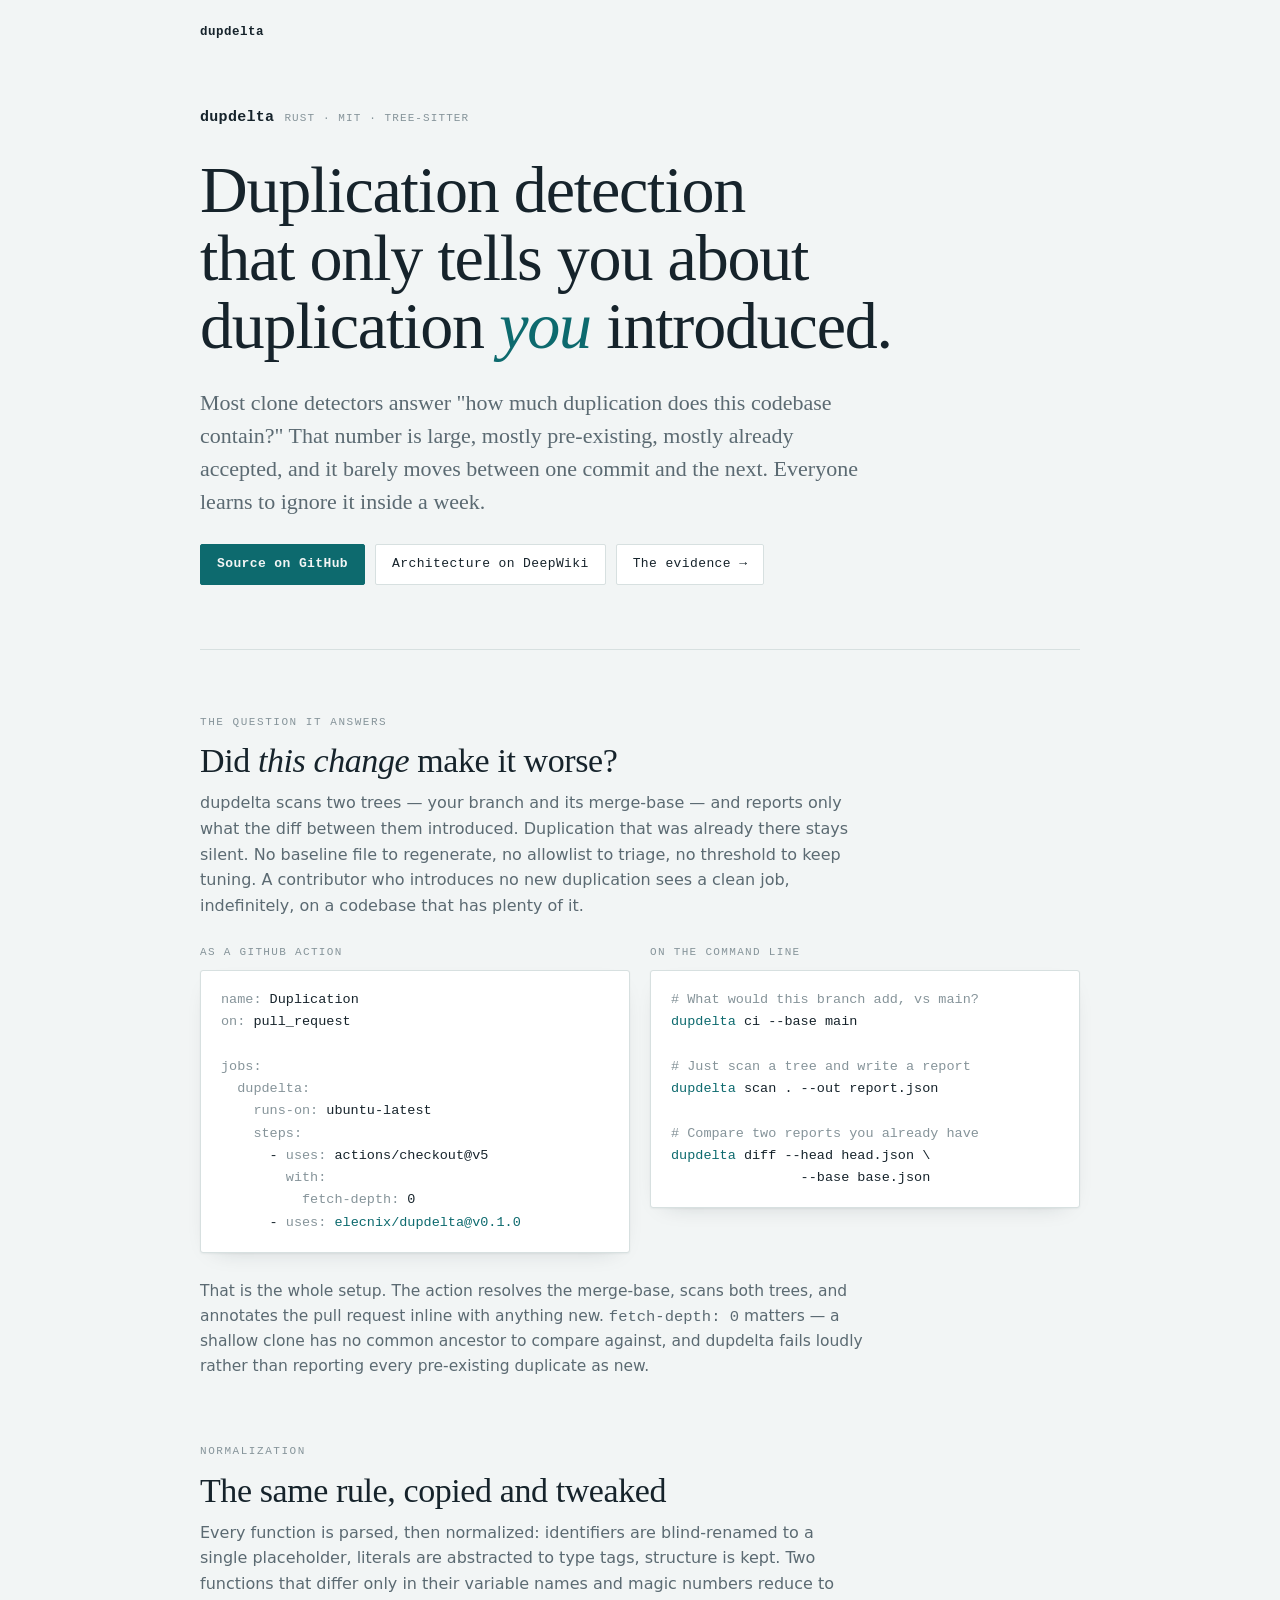
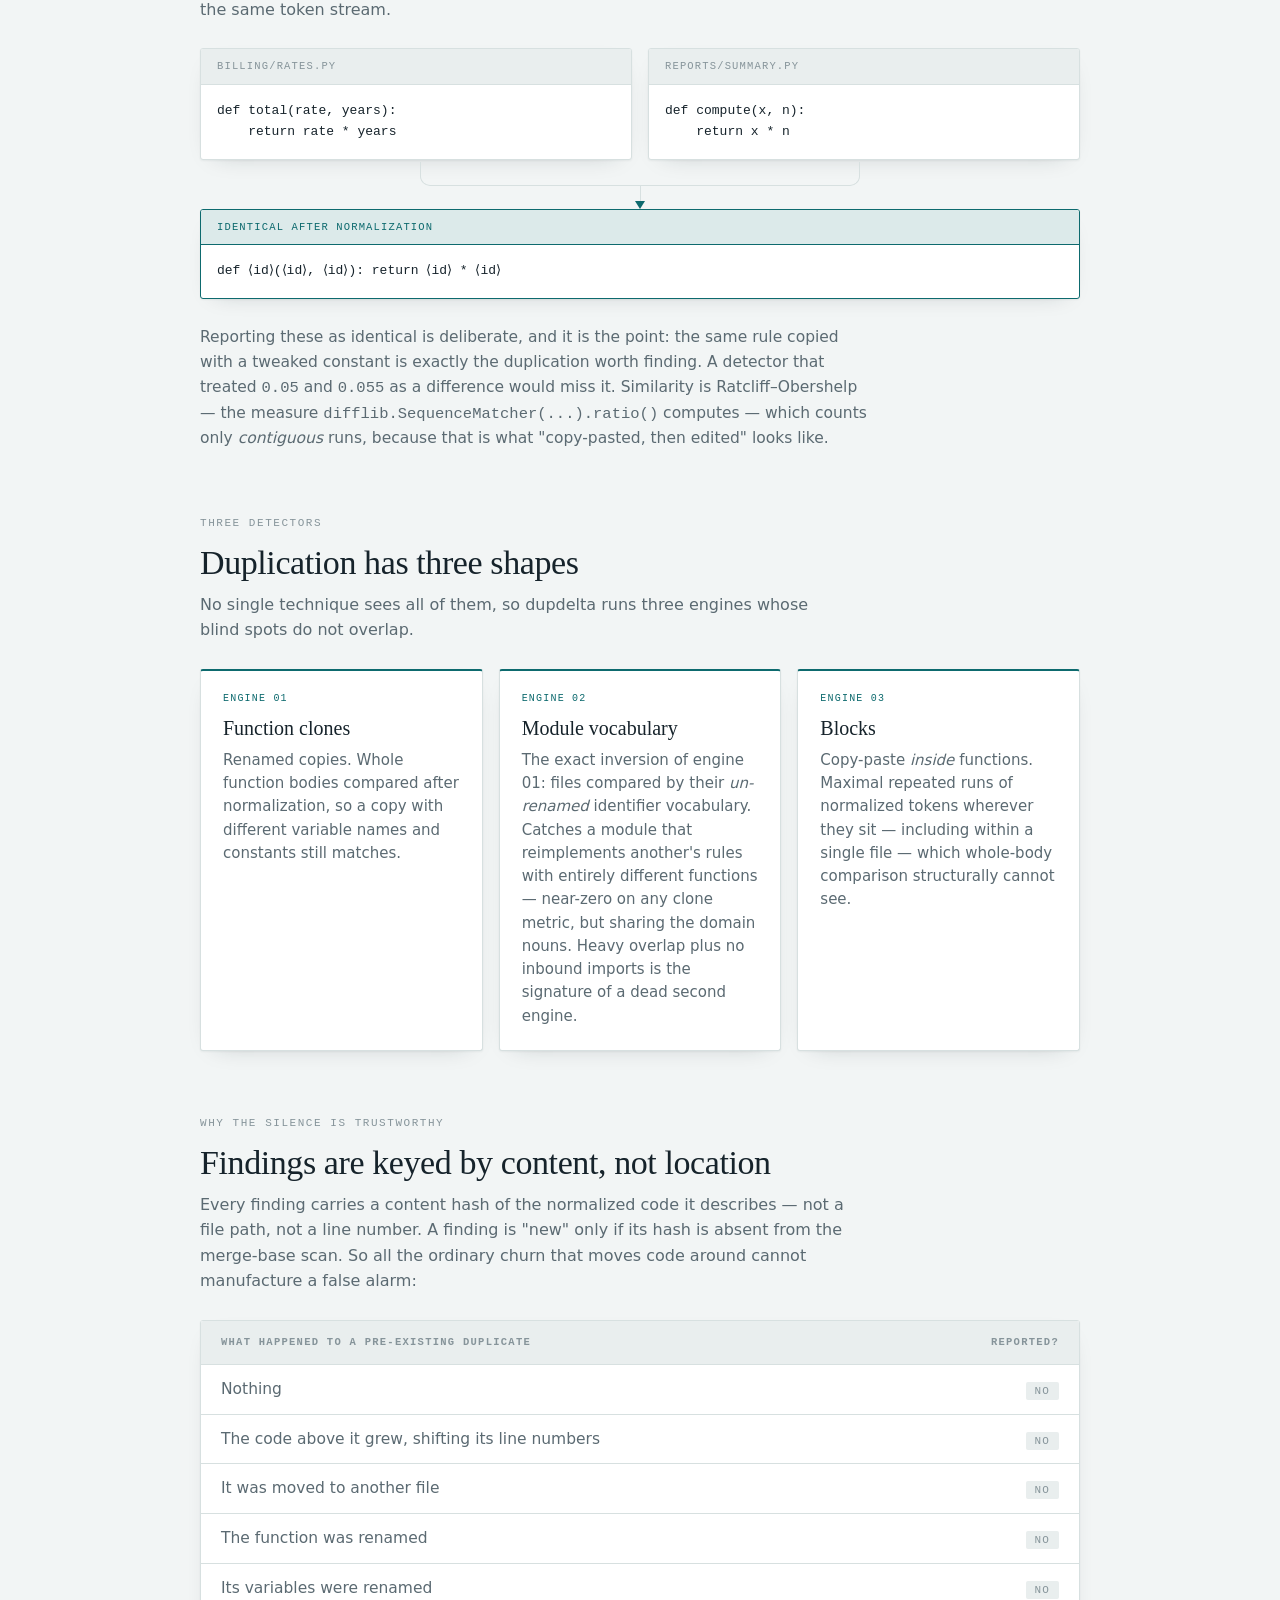
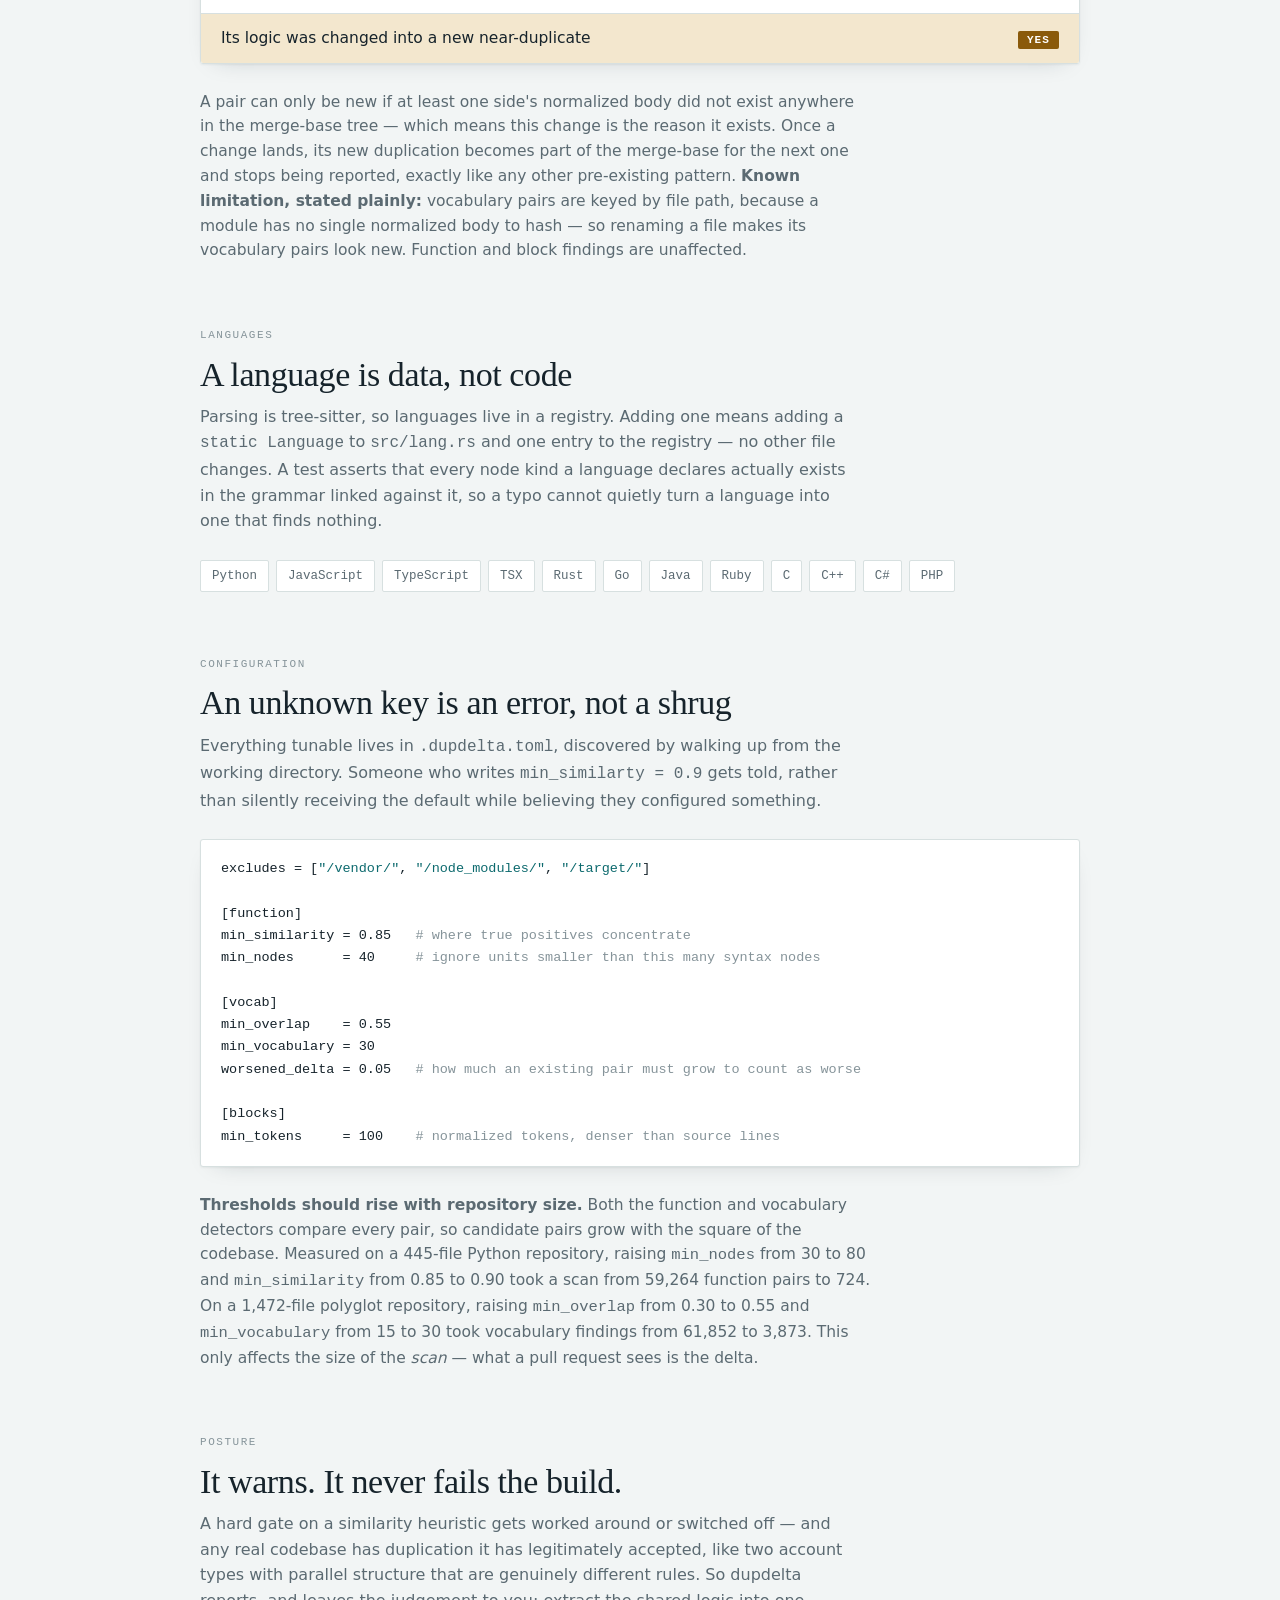
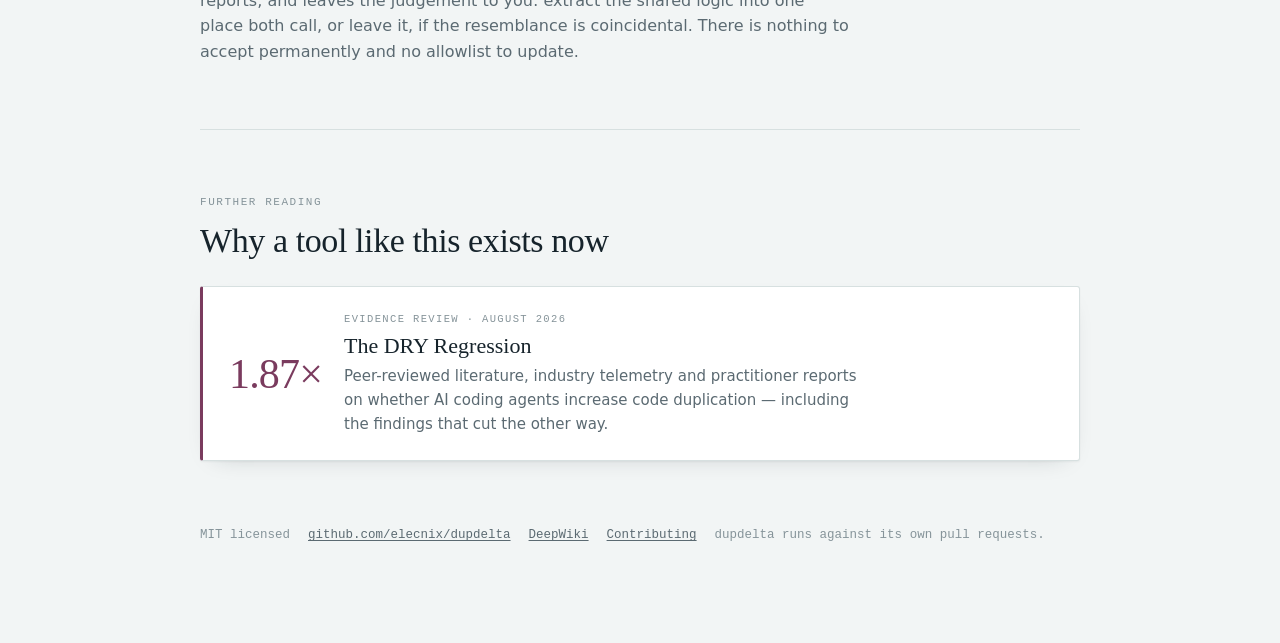
==== commit 87737c70: "Add dupdelta landing page; move the evidence review to /dry-regression The site root now introduces " ====
--- a/index.html
+++ b/index.html
@@ -3,214 +3,122 @@
 <head>
 <meta charset="utf-8">
 <meta name="viewport" content="width=device-width, initial-scale=1">
-<meta name="description" content="An evidence review of the scientific literature, industry telemetry and practitioner reports on whether AI coding agents increase code duplication.">
+<title>dupdelta</title>
+<meta name="description" content="Duplication detection that only tells you about duplication you introduced. dupdelta scans your branch and its merge-base, and reports only what the diff between them added.">
 <meta name="color-scheme" content="light dark">
-<meta property="og:type" content="article">
-<meta property="og:title" content="The DRY Regression">
-<meta property="og:description" content="An evidence review of the scientific literature, industry telemetry and practitioner reports on whether AI coding agents increase code duplication.">
-<link rel="icon" href="data:image/svg+xml,%3Csvg xmlns='http://www.w3.org/2000/svg' viewBox='0 0 100 100'%3E%3Ctext y='.9em' font-size='90'%3E%F0%9F%93%8B%3C/text%3E%3C/svg%3E">
-<title>The DRY Regression</title>
+<meta property="og:type" content="website">
+<meta property="og:title" content="dupdelta">
+<meta property="og:description" content="Duplication detection that only tells you about duplication you introduced.">
+<link rel="icon" href="data:image/svg+xml,%3Csvg xmlns='http://www.w3.org/2000/svg' viewBox='0 0 100 100'%3E%3Ctext y='.9em' font-size='90'%3E%F0%9F%94%81%3C/text%3E%3C/svg%3E">
+<link rel="stylesheet" href="site.css">
 <style>
-  :root {
-    --ground: #F2F5F5;
-    --surface: #FFFFFF;
-    --surface-sunk: #E9EEEE;
-    --ink: #16232B;
-    --ink-muted: #5B6A72;
-    --ink-faint: #86949A;
-    --hairline: #D7E0E0;
-    --accent: #0D6A6E;
-    --accent-soft: #DCEAEA;
-    --signal: #8A5A0B;
-    --signal-soft: #F3E7CE;
-    --counter: #7A3B5E;
-    --counter-soft: #F0E1E9;
-    --shadow: 0 1px 2px rgba(22, 35, 43, .05), 0 8px 24px -16px rgba(22, 35, 43, .28);
-
-    --font-display: "Iowan Old Style", "Palatino Linotype", Palatino, "Book Antiqua", Georgia, serif;
-    --font-body: ui-sans-serif, system-ui, -apple-system, "Segoe UI", Roboto, "Helvetica Neue", Arial, sans-serif;
-    --font-mono: ui-monospace, SFMono-Regular, "SF Mono", Menlo, Consolas, "Liberation Mono", monospace;
-  }
-
-  @media (prefers-color-scheme: dark) {
-    :root:not([data-theme="light"]) {
-      --ground: #0E1618;
-      --surface: #162124;
-      --surface-sunk: #101A1D;
-      --ink: #E4EDED;
-      --ink-muted: #9BACAE;
-      --ink-faint: #74868A;
-      --hairline: #26363A;
-      --accent: #5FC9C4;
-      --accent-soft: #16383A;
-      --signal: #DDA94C;
-      --signal-soft: #382E17;
-      --counter: #D992B4;
-      --counter-soft: #33202B;
-      --shadow: 0 1px 2px rgba(0, 0, 0, .4), 0 8px 24px -16px rgba(0, 0, 0, .9);
-    }
-  }
-
-  :root[data-theme="dark"] {
-    --ground: #0E1618;
-    --surface: #162124;
-    --surface-sunk: #101A1D;
-    --ink: #E4EDED;
-    --ink-muted: #9BACAE;
-    --ink-faint: #74868A;
-    --hairline: #26363A;
-    --accent: #5FC9C4;
-    --accent-soft: #16383A;
-    --signal: #DDA94C;
-    --signal-soft: #382E17;
-    --counter: #D992B4;
-    --counter-soft: #33202B;
-    --shadow: 0 1px 2px rgba(0, 0, 0, .4), 0 8px 24px -16px rgba(0, 0, 0, .9);
-  }
-
-  * { box-sizing: border-box; }
-
-  body {
-    background: var(--ground);
-    color: var(--ink);
-    font-family: var(--font-body);
-    font-size: 17px;
-    line-height: 1.6;
-    -webkit-font-smoothing: antialiased;
-    margin: 0;
-    padding: 0 20px 96px;
-  }
-
   .page {
-    max-width: 820px;
+    max-width: 880px;
     margin: 0 auto;
     display: flex;
     flex-direction: column;
-    gap: 56px;
-  }
-
-  a { color: var(--accent); text-decoration-thickness: 1px; text-underline-offset: 2px; }
-  a:focus-visible, summary:focus-visible {
-    outline: 2px solid var(--accent);
-    outline-offset: 3px;
-    border-radius: 2px;
-  }
-
-  /* ---------- masthead ---------- */
-
-  .masthead {
-    padding-top: 72px;
+    gap: 64px;
+  }
+
+  /* ---------- hero ---------- */
+
+  .hero { padding-top: 64px; display: flex; flex-direction: column; gap: 26px; }
+
+  .wordmark {
+    font-family: var(--font-mono);
+    font-size: 15px;
+    font-weight: 650;
+    letter-spacing: .02em;
+    color: var(--ink);
     display: flex;
-    flex-direction: column;
-    gap: 20px;
-  }
-
-  .eyebrow {
-    font-family: var(--font-mono);
-    font-size: 12px;
-    letter-spacing: .13em;
-    text-transform: uppercase;
-    color: var(--ink-faint);
-    margin: 0;
-  }
-
-  h1 {
+    align-items: baseline;
+    gap: 10px;
+  }
+  .wordmark .ver {
+    font-size: 11px;
+    font-weight: 400;
+    color: var(--ink-faint);
+    letter-spacing: .1em;
+    text-transform: uppercase;
+  }
+
+  .hero h1 {
     font-family: var(--font-display);
     font-weight: 400;
-    font-size: clamp(42px, 8vw, 68px);
-    line-height: 1.02;
-    letter-spacing: -.015em;
+    font-size: clamp(38px, 7.4vw, 66px);
+    line-height: 1.03;
+    letter-spacing: -.018em;
+    margin: 0;
     text-wrap: balance;
-    margin: 0;
-  }
-
-  .standfirst {
+  }
+  .hero h1 em {
+    font-style: italic;
+    color: var(--accent);
+  }
+
+  .hero .lede {
     font-family: var(--font-display);
-    font-size: clamp(19px, 2.4vw, 22px);
+    font-size: clamp(19px, 2.3vw, 22px);
     line-height: 1.5;
     color: var(--ink-muted);
-    max-width: 62ch;
-    margin: 0;
-  }
-
-  .rule {
-    height: 1px;
-    background: var(--hairline);
-    border: 0;
-    margin: 0;
-  }
-
-  /* ---------- verdict ---------- */
-
-  .verdict {
-    background: var(--surface);
-    border: 1px solid var(--hairline);
-    border-left: 3px solid var(--accent);
+    max-width: 60ch;
+    margin: 0;
+  }
+
+  .actions { display: flex; flex-wrap: wrap; gap: 10px; align-items: center; }
+
+  .btn {
+    font-family: var(--font-mono);
+    font-size: 13px;
+    letter-spacing: .03em;
+    text-decoration: none;
+    padding: 9px 16px;
+    border-radius: 2px;
+    border: 1px solid var(--hairline);
+    background: var(--surface);
+    color: var(--ink);
+    transition: border-color .15s ease, color .15s ease;
+  }
+  .btn:hover { border-color: var(--accent); color: var(--accent); }
+  .btn.primary {
+    background: var(--accent);
+    border-color: var(--accent);
+    color: var(--ground);
+    font-weight: 650;
+  }
+  .btn.primary:hover { color: var(--ground); opacity: .88; }
+
+  /* ---------- code ---------- */
+
+  pre.code {
+    margin: 0;
+    background: var(--surface);
+    border: 1px solid var(--hairline);
     border-radius: 3px;
-    padding: 26px 28px;
+    padding: 18px 20px;
+    font-size: 13.5px;
+    line-height: 1.65;
+    overflow-x: auto;
     box-shadow: var(--shadow);
-    display: flex;
-    flex-direction: column;
-    gap: 12px;
-  }
-
-  .verdict h2 {
-    font-family: var(--font-mono);
-    font-size: 12px;
-    letter-spacing: .13em;
-    text-transform: uppercase;
-    color: var(--accent);
-    margin: 0;
-    font-weight: 600;
-  }
-
-  .verdict p { margin: 0; max-width: 66ch; }
-  .verdict p + p { color: var(--ink-muted); font-size: 16px; }
-
-  /* ---------- stat row ---------- */
-
-  .stats {
-    display: grid;
-    grid-template-columns: repeat(auto-fit, minmax(170px, 1fr));
-    gap: 1px;
-    background: var(--hairline);
-    border: 1px solid var(--hairline);
-    border-radius: 3px;
-    overflow: hidden;
-  }
-
-  .stat {
-    background: var(--surface);
-    padding: 20px 22px 22px;
-    display: flex;
-    flex-direction: column;
-    gap: 6px;
-  }
-
-  .stat b {
-    font-family: var(--font-display);
-    font-size: 34px;
-    line-height: 1;
-    font-weight: 400;
-    font-variant-numeric: tabular-nums;
-    letter-spacing: -.02em;
-  }
-
-  .stat .lab { font-size: 14px; line-height: 1.35; color: var(--ink); }
-  .stat .src {
+    tab-size: 2;
+  }
+  pre.code .c { color: var(--ink-faint); }
+  pre.code .k { color: var(--accent); }
+
+  figure.snippet { margin: 0; display: flex; flex-direction: column; gap: 8px; }
+  figcaption {
     font-family: var(--font-mono);
     font-size: 11px;
-    letter-spacing: .04em;
-    color: var(--ink-faint);
-    margin-top: 2px;
+    letter-spacing: .12em;
+    text-transform: uppercase;
+    color: var(--ink-faint);
   }
 
   /* ---------- sections ---------- */
 
-  section { display: flex; flex-direction: column; gap: 24px; }
+  section { display: flex; flex-direction: column; gap: 26px; }
 
   .sec-head { display: flex; flex-direction: column; gap: 10px; }
-
   .sec-head .kicker {
     font-family: var(--font-mono);
     font-size: 11px;
@@ -218,8 +126,7 @@
     text-transform: uppercase;
     color: var(--ink-faint);
   }
-
-  h2.sec-title {
+  .sec-head h2 {
     font-family: var(--font-display);
     font-weight: 400;
     font-size: clamp(27px, 4vw, 34px);
@@ -228,610 +135,434 @@
     margin: 0;
     text-wrap: balance;
   }
-
-  .sec-head p {
-    margin: 0;
-    color: var(--ink-muted);
-    max-width: 64ch;
-    font-size: 16px;
-  }
-
-  p, li { max-width: 68ch; }
-
-  /* ---------- evidence cards ---------- */
-
-  .cards { display: flex; flex-direction: column; gap: 18px; }
-
-  .card {
+  .sec-head p { margin: 0; color: var(--ink-muted); max-width: 64ch; font-size: 16px; }
+
+  p { max-width: 68ch; }
+
+  /* ---------- normalization diagram ---------- */
+
+  .norm { display: flex; flex-direction: column; gap: 0; }
+
+  .norm-pair {
+    display: grid;
+    grid-template-columns: 1fr 1fr;
+    gap: 16px;
+  }
+
+  .norm-box {
     background: var(--surface);
     border: 1px solid var(--hairline);
     border-radius: 3px;
     box-shadow: var(--shadow);
-    display: grid;
-    grid-template-columns: 186px 1fr;
-  }
-
-  .card > .meta {
-    border-right: 1px solid var(--hairline);
+    overflow: hidden;
+  }
+  .norm-box .lbl {
+    font-family: var(--font-mono);
+    font-size: 10.5px;
+    letter-spacing: .11em;
+    text-transform: uppercase;
+    color: var(--ink-faint);
+    padding: 9px 16px;
+    border-bottom: 1px solid var(--hairline);
     background: var(--surface-sunk);
-    padding: 22px 20px;
+  }
+  .norm-box pre {
+    margin: 0;
+    padding: 16px;
+    font-size: 13px;
+    line-height: 1.6;
+    overflow-x: auto;
+  }
+
+  .norm-box.result { border-color: var(--accent); }
+  .norm-box.result .lbl { color: var(--accent); background: var(--accent-soft); border-bottom-color: var(--accent); }
+
+  /* Drawn in CSS rather than SVG: the diagram spans a fluid width, and a
+     stretched viewBox would thin the horizontals and fatten the arrowhead. */
+  .connector { display: flex; flex-direction: column; align-items: center; padding-top: 2px; }
+  .connector .join {
+    width: 50%;
+    height: 24px;
+    border: 1px solid var(--hairline);
+    border-top: 0;
+    border-radius: 0 0 10px 10px;
+  }
+  .connector .stem { width: 1px; height: 15px; background: var(--hairline); }
+  .connector .arrow {
+    width: 0;
+    height: 0;
+    border-left: 5px solid transparent;
+    border-right: 5px solid transparent;
+    border-top: 8px solid var(--accent);
+  }
+
+  /* ---------- detectors ---------- */
+
+  .detectors { display: grid; grid-template-columns: repeat(auto-fit, minmax(238px, 1fr)); gap: 16px; }
+  .detector {
+    background: var(--surface);
+    border: 1px solid var(--hairline);
+    border-top: 2px solid var(--accent);
+    border-radius: 3px;
+    padding: 20px 22px 22px;
     display: flex;
     flex-direction: column;
-    gap: 14px;
-  }
-
-  .meta dl { margin: 0; display: flex; flex-direction: column; gap: 12px; }
-  .meta dt {
+    gap: 9px;
+    box-shadow: var(--shadow);
+  }
+  .detector .tag {
     font-family: var(--font-mono);
     font-size: 10px;
     letter-spacing: .12em;
     text-transform: uppercase;
-    color: var(--ink-faint);
-  }
-  .meta dd {
-    margin: 2px 0 0;
-    font-size: 13px;
-    line-height: 1.4;
-    color: var(--ink);
-    font-variant-numeric: tabular-nums;
-  }
-
-  .chip {
-    align-self: flex-start;
-    font-family: var(--font-mono);
-    font-size: 10px;
-    letter-spacing: .1em;
-    text-transform: uppercase;
-    padding: 4px 8px;
-    border-radius: 2px;
-  }
-  .chip.for { background: var(--signal-soft); color: var(--signal); }
-  .chip.against { background: var(--counter-soft); color: var(--counter); }
-  .chip.mixed { background: var(--accent-soft); color: var(--accent); }
-
-  .card > .body { padding: 22px 26px 24px; display: flex; flex-direction: column; gap: 12px; }
-
-  .card h3 {
+    color: var(--accent);
+  }
+  .detector h3 {
+    margin: 0;
     font-family: var(--font-display);
     font-weight: 400;
-    font-size: 21px;
-    line-height: 1.25;
-    margin: 0;
-    letter-spacing: -.005em;
-    text-wrap: balance;
-  }
-
-  .card h3 .authors {
-    display: block;
-    font-family: var(--font-body);
-    font-size: 13px;
-    color: var(--ink-faint);
-    letter-spacing: 0;
-    margin-top: 5px;
-  }
-
-  .card p { margin: 0; font-size: 16px; }
-
-  .findings { margin: 2px 0 0; padding: 0; list-style: none; display: flex; flex-direction: column; gap: 8px; }
-  .findings li {
+    font-size: 20px;
+    line-height: 1.2;
+  }
+  .detector p { margin: 0; font-size: 15px; line-height: 1.55; color: var(--ink-muted); }
+
+  /* ---------- delta table ---------- */
+
+  .table-wrap { overflow-x: auto; border: 1px solid var(--hairline); border-radius: 3px; box-shadow: var(--shadow); }
+  table.delta {
+    width: 100%;
+    border-collapse: collapse;
+    background: var(--surface);
     font-size: 15.5px;
-    line-height: 1.5;
-    padding-left: 18px;
-    position: relative;
-  }
-  .findings li::before {
-    content: "";
-    position: absolute;
-    left: 0; top: .62em;
-    width: 7px; height: 1px;
-    background: var(--accent);
-  }
-  .num {
-    font-family: var(--font-mono);
+  }
+  table.delta th {
+    text-align: left;
+    font-family: var(--font-mono);
+    font-size: 10.5px;
+    letter-spacing: .12em;
+    text-transform: uppercase;
+    color: var(--ink-faint);
+    font-weight: 600;
+    padding: 13px 20px;
+    background: var(--surface-sunk);
+    border-bottom: 1px solid var(--hairline);
+    white-space: nowrap;
+  }
+  table.delta th:last-child, table.delta td:last-child { text-align: right; width: 1%; white-space: nowrap; }
+  table.delta td {
+    padding: 12px 20px;
+    border-bottom: 1px solid var(--hairline);
+    color: var(--ink-muted);
+  }
+  table.delta tr:last-child td { border-bottom: 0; }
+  table.delta tr.yes td { color: var(--ink); background: var(--signal-soft); font-weight: 500; }
+
+  .verdict-tag {
+    font-family: var(--font-mono);
+    font-size: 11px;
+    letter-spacing: .1em;
+    text-transform: uppercase;
+    padding: 3px 9px;
+    border-radius: 2px;
+    background: var(--surface-sunk);
+    color: var(--ink-faint);
+  }
+  tr.yes .verdict-tag { background: var(--signal); color: var(--surface); font-weight: 650; }
+
+  /* ---------- languages ---------- */
+
+  .langs { display: flex; flex-wrap: wrap; gap: 7px; }
+  .langs span {
+    font-family: var(--font-mono);
+    font-size: 12.5px;
+    padding: 5px 11px;
+    border: 1px solid var(--hairline);
+    border-radius: 2px;
+    background: var(--surface);
+    color: var(--ink-muted);
+  }
+
+  /* ---------- two-up ---------- */
+
+  .two-up { display: grid; grid-template-columns: 1fr 1fr; gap: 20px; align-items: start; }
+
+  /* ---------- further reading ---------- */
+
+  .further {
+    display: grid;
+    grid-template-columns: auto 1fr;
+    gap: 22px;
+    align-items: center;
+    background: var(--surface);
+    border: 1px solid var(--hairline);
+    border-left: 3px solid var(--counter);
+    border-radius: 3px;
+    padding: 24px 26px;
+    text-decoration: none;
+    color: var(--ink);
+    box-shadow: var(--shadow);
+    transition: border-color .15s ease;
+  }
+  .further:hover { border-color: var(--counter); }
+  .further .stat {
+    font-family: var(--font-display);
+    font-size: 42px;
+    line-height: 1;
+    color: var(--counter);
     font-variant-numeric: tabular-nums;
-    font-size: .92em;
-    color: var(--signal);
-    font-weight: 600;
-  }
-  .num.cool { color: var(--accent); }
-
-  .caveat {
-    font-size: 14.5px;
-    color: var(--ink-muted);
-    border-top: 1px dashed var(--hairline);
-    padding-top: 12px;
-    margin: 4px 0 0;
-  }
-  .caveat b {
-    font-family: var(--font-mono);
-    font-size: 10px;
-    letter-spacing: .12em;
-    text-transform: uppercase;
-    color: var(--ink-faint);
-    display: block;
-    margin-bottom: 4px;
-    font-weight: 600;
-  }
-
-  /* ---------- mechanism list ---------- */
-
-  .mech { display: grid; grid-template-columns: repeat(auto-fit, minmax(250px, 1fr)); gap: 16px; }
-  .mech > div {
-    background: var(--surface);
-    border: 1px solid var(--hairline);
-    border-radius: 3px;
-    padding: 18px 20px 20px;
+    letter-spacing: -.02em;
+  }
+  .further .txt { display: flex; flex-direction: column; gap: 5px; }
+  .further .k {
+    font-family: var(--font-mono);
+    font-size: 10.5px;
+    letter-spacing: .13em;
+    text-transform: uppercase;
+    color: var(--ink-faint);
+  }
+  .further h3 {
+    margin: 0;
+    font-family: var(--font-display);
+    font-weight: 400;
+    font-size: 22px;
+    line-height: 1.2;
+  }
+  .further p { margin: 0; font-size: 15px; color: var(--ink-muted); max-width: 56ch; }
+
+  footer.site {
+    color: var(--ink-faint);
+    font-family: var(--font-mono);
+    font-size: 12.5px;
+    line-height: 1.7;
     display: flex;
-    flex-direction: column;
-    gap: 7px;
-  }
-  .mech h4 {
-    margin: 0;
-    font-size: 15px;
-    font-weight: 650;
-    letter-spacing: -.005em;
-  }
-  .mech p { margin: 0; font-size: 14.5px; line-height: 1.5; color: var(--ink-muted); }
-
-  /* ---------- open questions ---------- */
-
-  .open { margin: 0; padding: 0; list-style: none; display: flex; flex-direction: column; gap: 14px; }
-  .open li {
-    padding-left: 20px;
-    border-left: 2px solid var(--counter);
-    font-size: 16px;
-  }
-  .open li strong { font-weight: 650; }
-
-  /* ---------- sources ---------- */
-
-  .sources { font-size: 15px; }
-  .sources h3 {
-    font-family: var(--font-mono);
-    font-size: 11px;
-    letter-spacing: .13em;
-    text-transform: uppercase;
-    color: var(--ink-faint);
-    margin: 0 0 12px;
-    font-weight: 600;
-  }
-  .sources ol { margin: 0; padding-left: 22px; display: flex; flex-direction: column; gap: 9px; }
-  .sources li { line-height: 1.45; color: var(--ink-muted); }
-  .sources li a { font-weight: 500; }
-  .src-group + .src-group { margin-top: 26px; }
-
-  footer {
-    color: var(--ink-faint);
-    font-size: 13.5px;
-    font-family: var(--font-mono);
-    line-height: 1.6;
-  }
-
-  @media (max-width: 620px) {
-    body { font-size: 16px; }
-    .card { grid-template-columns: 1fr; }
-    .card > .meta {
-      border-right: 0;
-      border-bottom: 1px solid var(--hairline);
-      flex-direction: row;
-      flex-wrap: wrap;
-      align-items: flex-start;
-      gap: 20px;
-    }
-    .meta dl { flex-direction: row; flex-wrap: wrap; gap: 18px; }
-    .masthead { padding-top: 48px; }
+    flex-wrap: wrap;
+    gap: 6px 18px;
+  }
+  footer.site a { color: var(--ink-muted); }
+
+  @media (max-width: 680px) {
+    .norm-pair { grid-template-columns: 1fr; }
+    .connector .join { display: none; }
+    .connector { padding-top: 14px; }
+    .two-up { grid-template-columns: 1fr; }
+    .further { grid-template-columns: 1fr; gap: 14px; }
+    .hero { padding-top: 40px; }
   }
 </style>
 </head>
 <body>
+
+<nav class="sitebar">
+  <a class="brand" href="./">dupdelta</a>
+</nav>
+
 <div class="page">
 
-  <header class="masthead">
-    <p class="eyebrow">Evidence review · August 2026</p>
-    <h1>The DRY Regression</h1>
-    <p class="standfirst">Do AI coding agents make codebases more repetitive? A read of the peer-reviewed literature, the industry telemetry, and what practitioners are reporting in the field — including the findings that cut the other way.</p>
+  <header class="hero">
+    <div class="wordmark">dupdelta <span class="ver">Rust · MIT · tree-sitter</span></div>
+    <h1>Duplication detection that only tells you about duplication <em>you</em> introduced.</h1>
+    <p class="lede">Most clone detectors answer "how much duplication does this codebase contain?" That number is large, mostly pre-existing, mostly already accepted, and it barely moves between one commit and the next. Everyone learns to ignore it inside a week.</p>
+    <div class="actions">
+      <a class="btn primary" href="https://github.com/elecnix/dupdelta">Source on GitHub</a>
+      <a class="btn" href="https://deepwiki.com/elecnix/dupdelta">Architecture on DeepWiki</a>
+      <a class="btn" href="dry-regression/">The evidence →</a>
+    </div>
   </header>
 
   <hr class="rule">
 
-  <div class="verdict">
-    <h2>Where the evidence lands</h2>
-    <p>The claim holds, with one important qualification. Multiple independent lines of evidence — semantic clone analysis of agent-authored pull requests, longitudinal commit telemetry, static analysis of agent-built projects, and an iterative agent benchmark — converge on agents producing <em>redundant</em> code rather than reusing what already exists. The mechanism is consistently identified as a failure of retrieval and reuse, not of correctness: the code works, it just already existed somewhere.</p>
-    <p>The qualification: raw text-level duplication metrics do <em>not</em> reliably show AI code repeating itself more than human code — one large study finds the opposite. The disagreement is real and it turns on how duplication is measured. Semantic (Type‑4) redundancy and cross-file reuse are where agents look worst; verbatim (Type‑1/2) cloning is where they look fine or better.</p>
-  </div>
-
-  <div class="stats">
-    <div class="stat">
-      <b>1.87×</b>
-      <span class="lab">semantic redundancy in agent PRs vs. human PRs</span>
-      <span class="src">Huang et al., MSR 2026</span>
-    </div>
-    <div class="stat">
-      <b>+81%</b>
-      <span class="lab">duplicated code blocks per million changed lines, 2023→2026</span>
-      <span class="src">GitClear, 623M changes</span>
-    </div>
-    <div class="stat">
-      <b>3.8%</b>
-      <span class="lab">of changed lines are refactoring moves, down from 21% in 2022</span>
-      <span class="src">GitClear, 2026 YTD</span>
-    </div>
-    <div class="stat">
-      <b>−35%</b>
-      <span class="lab">cross-file method call density since 2023</span>
-      <span class="src">GitClear, 2026 YTD</span>
-    </div>
-  </div>
-
-  <section>
-    <div class="sec-head">
-      <span class="kicker">Tier 1 — Peer-reviewed, agent-specific</span>
-      <h2 class="sec-title">The direct evidence</h2>
-      <p>Studies that isolate agent-authored code and measure duplication against a human control. This is the strongest category, and the newest — most of it postdates the shift from autocomplete to autonomous agents.</p>
-    </div>
-
-    <div class="cards">
-
-      <article class="card">
-        <div class="meta">
-          <span class="chip for">Supports</span>
-          <dl>
-            <dt>Venue</dt><dd>MSR 2026<br>arXiv 2601.21276</dd>
-            <dt>Sample</dt><dd>3,858 agent PRs (metrics)<br>617 PRs (redundancy)</dd>
-            <dt>Method</dt><dd>CodeSage-Large embeddings, Type‑4 semantic clone detection, PyRef to exclude genuine refactorings</dd>
-          </dl>
+  <section>
+    <div class="sec-head">
+      <span class="kicker">The question it answers</span>
+      <h2>Did <em>this change</em> make it worse?</h2>
+      <p>dupdelta scans two trees — your branch and its merge-base — and reports only what the diff between them introduced. Duplication that was already there stays silent. No baseline file to regenerate, no allowlist to triage, no threshold to keep tuning. A contributor who introduces no new duplication sees a clean job, indefinitely, on a codebase that has plenty of it.</p>
+    </div>
+
+    <div class="two-up">
+      <figure class="snippet">
+        <figcaption>As a GitHub Action</figcaption>
+<pre class="code"><span class="c">name:</span> Duplication
+<span class="c">on:</span> pull_request
+
+<span class="c">jobs:</span>
+  <span class="c">dupdelta:</span>
+    <span class="c">runs-on:</span> ubuntu-latest
+    <span class="c">steps:</span>
+      - <span class="c">uses:</span> actions/checkout@v5
+        <span class="c">with:</span>
+          <span class="c">fetch-depth:</span> 0
+      - <span class="c">uses:</span> <span class="k">elecnix/dupdelta@v0.1.0</span></pre>
+      </figure>
+      <figure class="snippet">
+        <figcaption>On the command line</figcaption>
+<pre class="code"><span class="c"># What would this branch add, vs main?</span>
+<span class="k">dupdelta</span> ci --base main
+
+<span class="c"># Just scan a tree and write a report</span>
+<span class="k">dupdelta</span> scan . --out report.json
+
+<span class="c"># Compare two reports you already have</span>
+<span class="k">dupdelta</span> diff --head head.json \
+                --base base.json</pre>
+      </figure>
+    </div>
+    <p style="font-size:15.5px;color:var(--ink-muted);margin:0">That is the whole setup. The action resolves the merge-base, scans both trees, and annotates the pull request inline with anything new. <code>fetch-depth: 0</code> matters — a shallow clone has no common ancestor to compare against, and dupdelta fails loudly rather than reporting every pre-existing duplicate as new.</p>
+  </section>
+
+  <section>
+    <div class="sec-head">
+      <span class="kicker">Normalization</span>
+      <h2>The same rule, copied and tweaked</h2>
+      <p>Every function is parsed, then normalized: identifiers are blind-renamed to a single placeholder, literals are abstracted to type tags, structure is kept. Two functions that differ only in their variable names and magic numbers reduce to the same token stream.</p>
+    </div>
+
+    <div class="norm">
+      <div class="norm-pair">
+        <div class="norm-box">
+          <div class="lbl">billing/rates.py</div>
+<pre>def total(rate, years):
+    return rate * years</pre>
         </div>
-        <div class="body">
-          <h3>More Code, Less Reuse: Investigating Code Quality and Reviewer Sentiment towards AI-generated Pull Requests
-            <span class="authors">Huang, Jaisri, Shimizu, Chen, Nakashima &amp; Rodríguez-Pérez</span>
-          </h3>
-          <p>The clearest direct measurement to date. Drawing on the AIDev dataset of real agent-opened pull requests in Python repositories with 500+ stars, the authors score each PR by <em>Max Redundancy</em> — the highest semantic similarity between any newly added function and a function already in the codebase.</p>
-          <ul class="findings">
-            <li>Average Max Redundancy: <span class="num">0.2867</span> for agents vs. <span class="num cool">0.1532</span> for humans — a <span class="num">1.87×</span> increase, significant at p&lt;0.001 (Mann–Whitney).</li>
-            <li>The gap opens in the mid and high similarity bands; at low redundancy the two populations are indistinguishable. Agents aren't uniformly worse — they produce a heavier tail of near-duplicates.</li>
-            <li>Reviewers expressed <em>more</em> neutral-to-positive sentiment on agent PRs than on human ones. The authors call this a reviewer blind spot: review asks "does this work," not "does this already exist."</li>
-            <li>Their framing of the cost: "When an AI agent introduces a Type‑4 clone, it creates a duplicate maintenance point" — and inconsistent updates across duplicates are a primary defect source.</li>
-          </ul>
-          <p class="caveat"><b>Read with care</b>The intensive redundancy analysis runs on a single repository (crewAI, 617 PRs), so the 1.87× figure rests on a narrow base. Python-only, popular-repo-only.</p>
+        <div class="norm-box">
+          <div class="lbl">reports/summary.py</div>
+<pre>def compute(x, n):
+    return x * n</pre>
         </div>
+      </div>
+
+      <div class="connector" aria-hidden="true">
+        <div class="join"></div>
+        <div class="stem"></div>
+        <div class="arrow"></div>
+      </div>
+
+      <div class="norm-box result">
+        <div class="lbl">Identical after normalization</div>
+<pre>def ⟨id⟩(⟨id⟩, ⟨id⟩): return ⟨id⟩ * ⟨id⟩</pre>
+      </div>
+    </div>
+
+    <p style="font-size:15.5px;color:var(--ink-muted);margin:0">Reporting these as identical is deliberate, and it is the point: the same rule copied with a tweaked constant is exactly the duplication worth finding. A detector that treated <code>0.05</code> and <code>0.055</code> as a difference would miss it. Similarity is Ratcliff–Obershelp — the measure <code>difflib.SequenceMatcher(...).ratio()</code> computes — which counts only <em>contiguous</em> runs, because that is what "copy-pasted, then edited" looks like.</p>
+  </section>
+
+  <section>
+    <div class="sec-head">
+      <span class="kicker">Three detectors</span>
+      <h2>Duplication has three shapes</h2>
+      <p>No single technique sees all of them, so dupdelta runs three engines whose blind spots do not overlap.</p>
+    </div>
+
+    <div class="detectors">
+      <article class="detector">
+        <span class="tag">Engine 01</span>
+        <h3>Function clones</h3>
+        <p>Renamed copies. Whole function bodies compared after normalization, so a copy with different variable names and constants still matches.</p>
       </article>
-
-      <article class="card">
-        <div class="meta">
-          <span class="chip for">Supports</span>
-          <dl>
-            <dt>Venue</dt><dd>arXiv 2604.06373<br>Apr 2026</dd>
-            <dt>Sample</dt><dd>10 projects built with Cursor; ~16,965 LOC and 114 files each</dd>
-            <dt>Method</dt><dd>Feature-driven human-in-the-loop generation, then CodeScene + SonarQube static analysis</dd>
-          </dl>
-        </div>
-        <div class="body">
-          <h3>Beyond Functional Correctness: Design Issues in AI IDE-Generated Large-Scale Projects
-            <span class="authors">Kashif, Li, Liang, Tahir, Feng, Li &amp; Shahin</span>
-          </h3>
-          <p>Tests the gap between "it works" and "it's maintainable" at project scale rather than function scale.</p>
-          <ul class="findings">
-            <li><span class="num cool">91%</span> average functional correctness — the code does what was asked.</li>
-            <li>CodeScene flagged <span class="num">1,305</span> design issues across 9 categories; SonarQube <span class="num">3,193</span> across 11.</li>
-            <li>Code duplication ranks among the most prevalent issue types, alongside high complexity and oversized methods — explicit violations of DRY, SRP and separation of concerns.</li>
-          </ul>
-          <p class="caveat"><b>Read with care</b>Greenfield projects generated for the study, not evolution of an existing codebase — arguably the easiest setting in which to stay DRY, since there is no unfamiliar prior code to discover.</p>
-        </div>
+      <article class="detector">
+        <span class="tag">Engine 02</span>
+        <h3>Module vocabulary</h3>
+        <p>The exact inversion of engine 01: files compared by their <em>un-renamed</em> identifier vocabulary. Catches a module that reimplements another's rules with entirely different functions — near-zero on any clone metric, but sharing the domain nouns. Heavy overlap plus no inbound imports is the signature of a dead second engine.</p>
       </article>
-
-      <article class="card">
-        <div class="meta">
-          <span class="chip mixed">Adjacent</span>
-          <dl>
-            <dt>Venue</dt><dd>FSE 2025<br>PACMSE, 10.1145/3729397</dd>
-            <dt>Sample</dt><dd>3 commercial AI code generators</dd>
-            <dt>Method</dt><dd>Clone detection across Type‑1 through Type‑4 against reference corpora</dd>
-          </dl>
-        </div>
-        <div class="body">
-          <h3>An Empirical Study of Code Clones from Commercial AI Code Generators
-            <span class="authors">Hu et al.</span>
-          </h3>
-          <p>A different duplication problem, worth separating out cleanly: this measures whether generators emit clones <em>of their training data</em>, not whether they duplicate code within your repo.</p>
-          <ul class="findings">
-            <li>Combined Type‑1 and Type‑2 clone rates reach up to <span class="num">7.50%</span>, and the cloning behaviour is stable across repeated generations.</li>
-            <li>Risks identified are copyright exposure and propagation of known-buggy or vulnerable snippets — not maintainability.</li>
-          </ul>
-          <p class="caveat"><b>Read with care</b>Frequently cited as evidence for in-repo duplication. It isn't. Keep the two phenomena apart when citing.</p>
-        </div>
+      <article class="detector">
+        <span class="tag">Engine 03</span>
+        <h3>Blocks</h3>
+        <p>Copy-paste <em>inside</em> functions. Maximal repeated runs of normalized tokens wherever they sit — including within a single file — which whole-body comparison structurally cannot see.</p>
       </article>
-
-    </div>
-  </section>
-
-  <section>
-    <div class="sec-head">
-      <span class="kicker">Tier 2 — Longitudinal industry telemetry</span>
-      <h2 class="sec-title">The trend data</h2>
-      <p>Very large samples, real repositories, multi-year windows — and no ability to attribute any individual line to an AI. Directionally strong, causally weak.</p>
-    </div>
-
-    <div class="cards">
-
-      <article class="card">
-        <div class="meta">
-          <span class="chip for">Supports</span>
-          <dl>
-            <dt>Source</dt><dd>GitClear (vendor)<br>2024, 2025, 2026 reports</dd>
-            <dt>Sample</dt><dd>153M lines (2024)<br>211M lines (2025)<br>623M changes (2026)</dd>
-            <dt>Method</dt><dd>Diff classification into added / deleted / moved / updated / copy-pasted, tracked year over year</dd>
-          </dl>
-        </div>
-        <div class="body">
-          <h3>Coding on Copilot → AI Copilot Code Quality → The Maintainability Gap
-            <span class="authors">GitClear, three successive reports</span>
-          </h3>
-          <p>The single most-cited body of evidence, and the origin of the line that AI-generated code "resembles an itinerant contributor, prone to violate the DRY-ness of the repos visited."</p>
-          <ul class="findings">
-            <li>Blocks of 5+ duplicated lines rose <span class="num">eightfold</span> in 2024. In the 2026 update, block duplication went from <span class="num">40.3</span> to <span class="num">73.0</span> duplicated lines per million changed lines (<span class="num">+81%</span>) — the highest on record.</li>
-            <li>Copy-pasted share of changed lines: <span class="num">8.3%</span> (2020) → <span class="num">12.3%</span> (2024) → <span class="num">15.7%</span> (2026 H1).</li>
-            <li>Moved (refactored) lines collapsed: <span class="num cool">24.1%</span> (2020) → <span class="num cool">9.5%</span> (2024) → <span class="num cool">3.8%</span> (2026 YTD). 2024 was the first year copy-paste exceeded refactoring; developers are now roughly <span class="num">5×</span> likelier to copy than to move.</li>
-            <li>Cross-file method calls per thousand changed lines fell from <span class="num cool">343</span> to <span class="num cool">223</span> — new code is increasingly self-contained rather than wired into what exists.</li>
-            <li>Updates to code older than 12 months dropped <span class="num">74%</span> (1.7% → 0.46%): new code is added on top rather than existing code being revised.</li>
-          </ul>
-          <p class="caveat"><b>Read with care</b>GitClear sells code-quality analytics, and its dataset cannot distinguish AI-authored from human-authored lines — the AI attribution is inferred from timing. The most-upvoted critique on Hacker News put it directly: "They can't tell generated code apart from any other code… They assume it is because of Copilot. They do not demonstrate this." A second commenter noted that if AI has lowered the cost of rewriting code, churn may no longer proxy for low quality at all. GitClear's 2026 report claims to move from correlation to directly measured data.</p>
-        </div>
-      </article>
-
-      <article class="card">
-        <div class="meta">
-          <span class="chip mixed">Mixed</span>
-          <dl>
-            <dt>Source</dt><dd>DORA / Google Cloud<br>2025 State of DevOps</dd>
-            <dt>Sample</dt><dd>Global practitioner survey; 90% report AI use at work</dd>
-            <dt>Method</dt><dd>Self-report survey with structural modelling</dd>
-          </dl>
-        </div>
-        <div class="body">
-          <h3>2025 DORA Report: AI-assisted software development</h3>
-          <p>Does not measure duplication, but sets the boundary conditions for any claim about AI and quality — and it cuts both ways.</p>
-          <ul class="findings">
-            <li>AI adoption correlates with <em>higher</em> self-reported code quality and individual effectiveness.</li>
-            <li>It simultaneously correlates with higher delivery instability: more change failures, more rework, longer recovery.</li>
-            <li>DORA's reading is volume-driven — AI raises generation rate faster than review and testing capacity can absorb it, exposing downstream bottlenecks.</li>
-          </ul>
-          <p class="caveat"><b>Read with care</b>Self-reported quality, from people who chose to adopt the tools. The "quality improved" finding and the duplication findings are not measuring the same thing.</p>
-        </div>
-      </article>
-
-      <article class="card">
-        <div class="meta">
-          <span class="chip mixed">Context</span>
-          <dl>
-            <dt>Source</dt><dd>Stack Overflow<br>2025 Developer Survey</dd>
-            <dt>Sample</dt><dd>Tens of thousands of developers</dd>
-            <dt>Method</dt><dd>Annual survey</dd>
-          </dl>
-        </div>
-        <div class="body">
-          <h3>2025 Developer Survey: adoption up, trust down</h3>
-          <ul class="findings">
-            <li><span class="num cool">84%</span> use or plan to use AI tools, up from 76%; trust in accuracy fell to <span class="num">29–33%</span>, with active distrust (46%) now exceeding trust.</li>
-            <li>The number-one frustration, at <span class="num">45%</span>, is "AI solutions that are almost right, but not quite" — the exact shape of a near-duplicate that passes review.</li>
-            <li><span class="num">66%</span> report spending more time fixing almost-right AI code.</li>
-          </ul>
-        </div>
-      </article>
-
-    </div>
-  </section>
-
-  <section>
-    <div class="sec-head">
-      <span class="kicker">Tier 3 — The other side</span>
-      <h2 class="sec-title">Evidence that cuts against</h2>
-      <p>Any honest read has to account for this. The largest measurement study of AI code in real repositories finds <em>less</em> duplication in AI code, not more.</p>
-    </div>
-
-    <div class="cards">
-
-      <article class="card">
-        <div class="meta">
-          <span class="chip against">Contradicts</span>
-          <dl>
-            <dt>Venue</dt><dd>arXiv 2603.27130</dd>
-            <dt>Sample</dt><dd>19,816 AI-involved files from 12,749 commits; 36,855 AI units vs 65,391 human controls</dd>
-            <dt>Method</dt><dd>77+ structural metrics, matched-control design, textual clone detection</dd>
-          </dl>
-        </div>
-        <div class="body">
-          <h3>A Large-Scale Comprehensive Measurement of AI-Generated Code in Real-World Repositories
-            <span class="authors">Mao, Zhao, Tang, Wang &amp; Zhang</span>
-          </h3>
-          <ul class="findings">
-            <li>Duplicated lines: <span class="num cool">14.29%</span> in AI code vs <span class="num">27.57%</span> in human code. Duplicated intervals: <span class="num cool">22.93%</span> vs <span class="num">41%</span>. AI code is measurably <em>less</em> duplicative by these metrics.</li>
-            <li>Cross-file duplication: <span class="num cool">13.22%</span> (AI) vs <span class="num">26.62%</span> (human). Within-file duplication is low for both.</li>
-            <li>But clone instances per file run slightly higher for AI: <span class="num">0.504</span> vs <span class="num cool">0.448</span> — duplication that is more localized and fragmented rather than fewer, larger, structured regions.</li>
-            <li>AI code also triggers fewer static-analysis alerts overall (10.04 vs 13.56 per KLOC), with comparable high-risk density.</li>
-          </ul>
-          <p class="caveat"><b>The interpretive crux</b>The authors read human code's higher cross-file duplication as <em>systematic reuse</em> — shared utilities, templates, boilerplate that legitimately recurs — while AI code is "produced independently for each task," which is precisely why it participates less in the repo's reuse fabric. Under that reading the same number supports the opposite conclusion: low cross-file duplication is not DRY-ness, it is disconnection. GitClear's independent finding of a 35% drop in cross-file call density points the same way.</p>
-        </div>
-      </article>
-
-      <article class="card">
-        <div class="meta">
-          <span class="chip mixed">Context</span>
-          <dl>
-            <dt>Venue</dt><dd>arXiv 2603.28592</dd>
-            <dt>Sample</dt><dd>302.6K verified AI-authored commits from 6,299 repos</dd>
-            <dt>Method</dt><dd>Five assistants: Copilot, Claude, Cursor, Gemini, Devin</dd>
-          </dl>
-        </div>
-        <div class="body">
-          <h3>Debt Behind the AI Boom: A Large-Scale Empirical Study of AI-Generated Code in the Wild
-            <span class="authors">Liu, Widyasari, Zhao, Irsan, Chen &amp; Lo</span>
-          </h3>
-          <p>Does not measure duplication directly, but establishes that AI-introduced debt persists rather than being cleaned up — the precondition for duplication mattering.</p>
-          <ul class="findings">
-            <li><span class="num">89.3%</span> of AI-introduced issues are code smells; 6.0% correctness, 4.7% security.</li>
-            <li><span class="num">22.7%</span> of tracked AI-introduced issues still survive at HEAD.</li>
-          </ul>
-        </div>
-      </article>
-
-    </div>
-  </section>
-
-  <section>
-    <div class="sec-head">
-      <span class="kicker">Tier 4 — Practitioner and community reports</span>
-      <h2 class="sec-title">What the field is saying</h2>
-      <p>Lower evidentiary weight, higher specificity about mechanism — and the emergence of dedicated tooling is itself a signal that the problem is felt in daily practice.</p>
-    </div>
-
-    <div class="cards">
-
-      <article class="card">
-        <div class="meta">
-          <span class="chip for">Supports</span>
-          <dl>
-            <dt>Source</dt><dd>Snorkel AI<br>SlopCodeBench</dd>
-            <dt>Method</dt><dd>Hand-written multi-checkpoint tasks: implement a core feature, then add features on top, measuring erosion across iterations</dd>
-          </dl>
-        </div>
-        <div class="body">
-          <h3>SlopCodeBench: measuring code erosion as agents iterate
-            <span class="authors">Gabriel Orlanski and collaborators</span>
-          </h3>
-          <p>The most mechanistically useful source here, because it isolates the behaviour rather than the artifact. Problems are hand-authored specifically so that design decisions in checkpoint 1 have consequences in checkpoint 3.</p>
-          <ul class="findings">
-            <li><strong>Selective amnesia.</strong> Models ignore code they themselves wrote in earlier checkpoints, attempting reimplementation even when explicitly told to reuse it — reportedly <em>worse</em> in high-thinking mode.</li>
-            <li><strong>Library aversion.</strong> Agents hand-roll implementations rather than call well-tested libraries ("Why aren't you using pandas?").</li>
-            <li><strong>Deletion refusal.</strong> "These models refuse to ever delete code unless there's no other choice" — so redundancy accumulates instead of being consolidated.</li>
-            <li><strong>Complexity compounding.</strong> Each iteration adds patches without refactoring; duplicated logic goes unabstracted.</li>
-            <li>Claude Opus 4.5 showed these patterns most frequently, while also being the highest-scoring model evaluated — capability and this failure mode are not inversely related.</li>
-          </ul>
-        </div>
-      </article>
-
-      <article class="card">
-        <div class="meta">
-          <span class="chip for">Supports</span>
-          <dl>
-            <dt>Source</dt><dd>Nik Haldimann<br>blog + Show HN, Feb–Mar 2026</dd>
-            <dt>Method</dt><dd>First-hand practice on a working codebase; jscpd-based measurement</dd>
-          </dl>
-        </div>
-        <div class="body">
-          <h3>Four ways to combat Claude's code duplication, and the DRYwall plugin</h3>
-          <ul class="findings">
-            <li>Reports that Claude "generates a significant amount of duplicated code if left on its own," via two distinct failures: not reusing existing library code, and not extracting new shared utilities.</li>
-            <li>Notes the model itself acknowledged "a builtin bias to produce new code over reusing and consolidating code."</li>
-            <li>Mitigations, ranked: make libraries discoverable (descriptive names, conventional <code>/lib</code> directories, one focused unit per file); explicit reuse instructions in <code>CLAUDE.md</code> (helps "a bit"); semantic code indexing to get past glob/grep retrieval limits; and deterministic duplicate detection via jscpd feeding automated refactoring.</li>
-            <li>Framed the underlying issue as agents having a bias "toward producing new code over reusing existing code," leading to "creeping code duplication."</li>
-          </ul>
-        </div>
-      </article>
-
-      <article class="card">
-        <div class="meta">
-          <span class="chip mixed">Signal</span>
-          <dl>
-            <dt>Source</dt><dd>Ecosystem tooling, 2026</dd>
-            <dt>Method</dt><dd>Observed emergence of dedicated remedies</dd>
-          </dl>
-        </div>
-        <div class="body">
-          <h3>The tooling response</h3>
-          <p>Independent of any study, the market has started shipping duplication-specific countermeasures for agent workflows: jscpd-backed deduplication plugins for Claude Code, GitHub's "cleanup specialist" custom agent pattern in the Copilot customization library, and source-controlled AI checks enforceable in CI for teams who "write most of our code with agents." Tooling that exists to solve a problem is weak evidence the problem is real, but it is not zero.</p>
-        </div>
-      </article>
-
-    </div>
-  </section>
-
-  <section>
-    <div class="sec-head">
-      <span class="kicker">Synthesis</span>
-      <h2 class="sec-title">Why agents duplicate</h2>
-      <p>The explanations offered across these sources are strikingly consistent, and none of them are about the model being bad at writing code.</p>
-    </div>
-
-    <div class="mech">
-      <div>
-        <h4>Retrieval, not generation</h4>
-        <p>An agent sees a slice of the repository, not the whole. Glob and grep find lexical matches; they do not find a utility that does the same thing under a different name. If the existing function isn't retrieved, it doesn't exist.</p>
-      </div>
-      <div>
-        <h4>Local verifiability</h4>
-        <p>A freshly written self-contained function passes its test immediately. Reusing an existing abstraction requires understanding its contract, its callers, and its invariants — more context, more risk, no reward signal.</p>
-      </div>
-      <div>
-        <h4>Additive bias</h4>
-        <p>Agents add; they rarely delete or consolidate. SlopCodeBench records outright deletion refusal. Refactoring is invisible in most reward signals, which score task completion, not repository coherence.</p>
-      </div>
-      <div>
-        <h4>Optimized for perceived helpfulness</h4>
-        <p>Huang et al. attribute the redundancy partly to RLHF favouring plausible, immediately useful output. Producing something now beats searching for something that already exists.</p>
-      </div>
-      <div>
-        <h4>The reviewer blind spot</h4>
-        <p>The failure survives review because review asks whether the diff works, not whether it is redundant. AI PRs draw <em>more</em> positive reviewer sentiment, so the debt accrues silently.</p>
-      </div>
-      <div>
-        <h4>Volume outpacing absorption</h4>
-        <p>DORA's structural finding: generation rate has risen faster than review, testing, and refactoring capacity. Duplication is one of the things that slips through the widened gap.</p>
-      </div>
-    </div>
-  </section>
-
-  <section>
-    <div class="sec-head">
-      <span class="kicker">Gaps</span>
-      <h2 class="sec-title">What nobody has established yet</h2>
-    </div>
-    <ul class="open">
-      <li><strong>Causation at scale is still unproven.</strong> The largest datasets (GitClear) cannot attribute lines to AI; the studies that can attribute lines (Huang, Mao) are far smaller or single-repo. No one has run the randomized trial.</li>
-      <li><strong>The measurement disagreement is unresolved.</strong> Textual clone detectors and semantic embedding methods give opposite answers on the same question. If agents paraphrase rather than copy, Type‑1/2 tooling systematically understates the problem — but that hypothesis has not been tested head-to-head.</li>
-      <li><strong>Agents and autocomplete are usually conflated.</strong> Most telemetry spans the Copilot-inline era; the agentic era is roughly a year of data. Whether autonomous agents duplicate differently than tab-completion is barely studied, and the two have very different retrieval situations.</li>
-      <li><strong>No longitudinal consolidation data.</strong> Nobody has followed agent-introduced duplicates over a multi-year window to see whether they get merged away or metastasize. The 22.7% survival rate for AI-introduced issues at HEAD is the closest proxy.</li>
-      <li><strong>Mitigation efficacy is anecdotal.</strong> Semantic indexing, reuse instructions in agent config files, and CI duplication gates are all plausible; none has a controlled evaluation behind it.</li>
-    </ul>
+    </div>
+  </section>
+
+  <section>
+    <div class="sec-head">
+      <span class="kicker">Why the silence is trustworthy</span>
+      <h2>Findings are keyed by content, not location</h2>
+      <p>Every finding carries a content hash of the normalized code it describes — not a file path, not a line number. A finding is "new" only if its hash is absent from the merge-base scan. So all the ordinary churn that moves code around cannot manufacture a false alarm:</p>
+    </div>
+
+    <div class="table-wrap">
+      <table class="delta">
+        <thead>
+          <tr><th scope="col">What happened to a pre-existing duplicate</th><th scope="col">Reported?</th></tr>
+        </thead>
+        <tbody>
+          <tr><td>Nothing</td><td><span class="verdict-tag">no</span></td></tr>
+          <tr><td>The code above it grew, shifting its line numbers</td><td><span class="verdict-tag">no</span></td></tr>
+          <tr><td>It was moved to another file</td><td><span class="verdict-tag">no</span></td></tr>
+          <tr><td>The function was renamed</td><td><span class="verdict-tag">no</span></td></tr>
+          <tr><td>Its variables were renamed</td><td><span class="verdict-tag">no</span></td></tr>
+          <tr class="yes"><td>Its logic was changed into a new near-duplicate</td><td><span class="verdict-tag">yes</span></td></tr>
+        </tbody>
+      </table>
+    </div>
+
+    <p style="font-size:15.5px;color:var(--ink-muted);margin:0">A pair can only be new if at least one side's normalized body did not exist anywhere in the merge-base tree — which means this change is the reason it exists. Once a change lands, its new duplication becomes part of the merge-base for the next one and stops being reported, exactly like any other pre-existing pattern. <strong>Known limitation, stated plainly:</strong> vocabulary pairs are keyed by file path, because a module has no single normalized body to hash — so renaming a file makes its vocabulary pairs look new. Function and block findings are unaffected.</p>
+  </section>
+
+  <section>
+    <div class="sec-head">
+      <span class="kicker">Languages</span>
+      <h2>A language is data, not code</h2>
+      <p>Parsing is tree-sitter, so languages live in a registry. Adding one means adding a <code>static Language</code> to <code>src/lang.rs</code> and one entry to the registry — no other file changes. A test asserts that every node kind a language declares actually exists in the grammar linked against it, so a typo cannot quietly turn a language into one that finds nothing.</p>
+    </div>
+    <div class="langs">
+      <span>Python</span><span>JavaScript</span><span>TypeScript</span><span>TSX</span><span>Rust</span><span>Go</span><span>Java</span><span>Ruby</span><span>C</span><span>C++</span><span>C#</span><span>PHP</span>
+    </div>
+  </section>
+
+  <section>
+    <div class="sec-head">
+      <span class="kicker">Configuration</span>
+      <h2>An unknown key is an error, not a shrug</h2>
+      <p>Everything tunable lives in <code>.dupdelta.toml</code>, discovered by walking up from the working directory. Someone who writes <code>min_similarty = 0.9</code> gets told, rather than silently receiving the default while believing they configured something.</p>
+    </div>
+
+<pre class="code">excludes = [<span class="k">"/vendor/"</span>, <span class="k">"/node_modules/"</span>, <span class="k">"/target/"</span>]
+
+[function]
+min_similarity = 0.85   <span class="c"># where true positives concentrate</span>
+min_nodes      = 40     <span class="c"># ignore units smaller than this many syntax nodes</span>
+
+[vocab]
+min_overlap    = 0.55
+min_vocabulary = 30
+worsened_delta = 0.05   <span class="c"># how much an existing pair must grow to count as worse</span>
+
+[blocks]
+min_tokens     = 100    <span class="c"># normalized tokens, denser than source lines</span></pre>
+
+    <p style="font-size:15.5px;color:var(--ink-muted);margin:0"><strong>Thresholds should rise with repository size.</strong> Both the function and vocabulary detectors compare every pair, so candidate pairs grow with the square of the codebase. Measured on a 445-file Python repository, raising <code>min_nodes</code> from 30 to 80 and <code>min_similarity</code> from 0.85 to 0.90 took a scan from 59,264 function pairs to 724. On a 1,472-file polyglot repository, raising <code>min_overlap</code> from 0.30 to 0.55 and <code>min_vocabulary</code> from 15 to 30 took vocabulary findings from 61,852 to 3,873. This only affects the size of the <em>scan</em> — what a pull request sees is the delta.</p>
+  </section>
+
+  <section>
+    <div class="sec-head">
+      <span class="kicker">Posture</span>
+      <h2>It warns. It never fails the build.</h2>
+      <p>A hard gate on a similarity heuristic gets worked around or switched off — and any real codebase has duplication it has legitimately accepted, like two account types with parallel structure that are genuinely different rules. So dupdelta reports, and leaves the judgement to you: extract the shared logic into one place both call, or leave it, if the resemblance is coincidental. There is nothing to accept permanently and no allowlist to update.</p>
+    </div>
   </section>
 
   <hr class="rule">
 
-  <section class="sources">
-    <div class="src-group">
-      <h3>Peer-reviewed and preprint</h3>
-      <ol>
-        <li>Huang, Jaisri, Shimizu, Chen, Nakashima &amp; Rodríguez-Pérez. <a href="https://arxiv.org/abs/2601.21276">More Code, Less Reuse: Investigating Code Quality and Reviewer Sentiment towards AI-generated Pull Requests</a>. MSR 2026. (<a href="https://2026.msrconf.org/details/msr-2026-mining-challenge/62/More-Code-Less-Reuse-Investigation-on-Code-Quality-and-Reviewer-Sentiment-towards-A">conference listing</a>)</li>
-        <li>Mao, Zhao, Tang, Wang &amp; Zhang. <a href="https://arxiv.org/html/2603.27130v3">A Large-Scale Comprehensive Measurement of AI-Generated Code in Real-World Repositories</a>.</li>
-        <li>Kashif, Li, Liang, Tahir, Feng, Li &amp; Shahin. <a href="https://arxiv.org/abs/2604.06373">Beyond Functional Correctness: Design Issues in AI IDE-Generated Large-Scale Projects</a>.</li>
-        <li>Liu, Widyasari, Zhao, Irsan, Chen &amp; Lo. <a href="https://arxiv.org/html/2603.28592v2">Debt Behind the AI Boom: A Large-Scale Empirical Study of AI-Generated Code in the Wild</a>.</li>
-        <li>Hu et al. <a href="https://dl.acm.org/doi/10.1145/3729397">An Empirical Study of Code Clones from Commercial AI Code Generators</a>. FSE 2025 / PACMSE. (<a href="https://github.com/HaoxuanHu12/AI_code_clone">replication package</a>)</li>
-      </ol>
-    </div>
-    <div class="src-group">
-      <h3>Industry telemetry and surveys</h3>
-      <ol start="6">
-        <li>GitClear. <a href="https://www.gitclear.com/the_ai_code_quality_maintainability_gap">The Maintainability Gap: 2026 AI Code Quality Research</a> — 623M changes, 2023–2026.</li>
-        <li>GitClear. <a href="https://gitclear-public.s3.us-west-2.amazonaws.com/GitClear-AI-Copilot-Code-Quality-2025.pdf">AI Copilot Code Quality: Evaluating 2024's Increased Defect Rate</a> (PDF) — 211M lines.</li>
-        <li>GitClear. <a href="https://www.gitclear.com/coding_on_copilot_data_shows_ais_downward_pressure_on_code_quality">Coding on Copilot: 2023 Data Suggests Downward Pressure on Code Quality</a> — 153M lines.</li>
-        <li>DORA / Google Cloud. <a href="https://cloud.google.com/blog/products/ai-machine-learning/announcing-the-2025-dora-report">2025 State of DevOps Report</a> and <a href="https://dora.dev/insights/balancing-ai-tensions/">Balancing AI tensions</a>.</li>
-        <li>Stack Overflow. <a href="https://survey.stackoverflow.co/2025/ai">2025 Developer Survey — AI section</a> and <a href="https://stackoverflow.co/company/press/archive/stack-overflow-2025-developer-survey/">trust findings</a>.</li>
-      </ol>
-    </div>
-    <div class="src-group">
-      <h3>Community and practitioner</h3>
-      <ol start="11">
-        <li>Snorkel AI. <a href="https://snorkel.ai/blog/slopcodebench-measuring-code-erosion-as-agents-iterate/">SlopCodeBench: Measuring Code Erosion as Agents Iterate</a>.</li>
-        <li>Nik Haldimann. <a href="https://ngof.nikhaldimann.com/p/4-ways-to-combat-claudes-code-duplication">Four ways to combat Claude's code duplication</a> and <a href="https://github.com/nikhaldi/drywall">DRYwall</a>.</li>
-        <li>Hacker News. <a href="https://news.ycombinator.com/item?id=39177008">Coding on Copilot: data suggests downward pressure on code quality</a> — 55 comments, including the central methodological critique.</li>
-        <li>Hacker News. <a href="https://news.ycombinator.com/item?id=43127686">AI generated code compounds technical debt</a>.</li>
-        <li>GitHub Docs. <a href="https://docs.github.com/en/copilot/tutorials/customization-library/custom-agents/cleanup-specialist">Copilot customization library: cleanup specialist</a>.</li>
-        <li>devclass. <a href="https://www.devclass.com/ai-ml/2025/02/20/ai-is-eroding-code-quality-states-new-in-depth-report/1626250">AI is eroding code quality, states new in-depth report</a> — press coverage of the GitClear 2025 findings.</li>
-      </ol>
-    </div>
-  </section>
-
-  <footer>
-    Compiled 16 August 2026. Figures are quoted as published; where a source's own caveats materially qualify a number, the caveat is carried alongside it.
+  <section>
+    <div class="sec-head">
+      <span class="kicker">Further reading</span>
+      <h2>Why a tool like this exists now</h2>
+    </div>
+    <a class="further" href="dry-regression/">
+      <span class="stat">1.87×</span>
+      <span class="txt">
+        <span class="k">Evidence review · August 2026</span>
+        <h3>The DRY Regression</h3>
+        <p>Peer-reviewed literature, industry telemetry and practitioner reports on whether AI coding agents increase code duplication — including the findings that cut the other way.</p>
+      </span>
+    </a>
+  </section>
+
+  <footer class="site">
+    <span>MIT licensed</span>
+    <a href="https://github.com/elecnix/dupdelta">github.com/elecnix/dupdelta</a>
+    <a href="https://deepwiki.com/elecnix/dupdelta">DeepWiki</a>
+    <a href="https://github.com/elecnix/dupdelta/blob/main/CONTRIBUTING.md">Contributing</a>
+    <span>dupdelta runs against its own pull requests.</span>
   </footer>
 
 </div>
--- a/site.css
+++ b/site.css
@@ -0,0 +1,113 @@
+/* dupdelta site — shared design tokens and base typography.
+   One copy, two pages. */
+
+:root {
+  --ground: #F2F5F5;
+  --surface: #FFFFFF;
+  --surface-sunk: #E9EEEE;
+  --ink: #16232B;
+  --ink-muted: #5B6A72;
+  --ink-faint: #86949A;
+  --hairline: #D7E0E0;
+  --accent: #0D6A6E;
+  --accent-soft: #DCEAEA;
+  --signal: #8A5A0B;
+  --signal-soft: #F3E7CE;
+  --counter: #7A3B5E;
+  --counter-soft: #F0E1E9;
+  --shadow: 0 1px 2px rgba(22, 35, 43, .05), 0 8px 24px -16px rgba(22, 35, 43, .28);
+
+  --font-display: "Iowan Old Style", "Palatino Linotype", Palatino, "Book Antiqua", Georgia, serif;
+  --font-body: ui-sans-serif, system-ui, -apple-system, "Segoe UI", Roboto, "Helvetica Neue", Arial, sans-serif;
+  --font-mono: ui-monospace, SFMono-Regular, "SF Mono", Menlo, Consolas, "Liberation Mono", monospace;
+}
+
+@media (prefers-color-scheme: dark) {
+  :root {
+    --ground: #0E1618;
+    --surface: #162124;
+    --surface-sunk: #101A1D;
+    --ink: #E4EDED;
+    --ink-muted: #9BACAE;
+    --ink-faint: #74868A;
+    --hairline: #26363A;
+    --accent: #5FC9C4;
+    --accent-soft: #16383A;
+    --signal: #DDA94C;
+    --signal-soft: #382E17;
+    --counter: #D992B4;
+    --counter-soft: #33202B;
+    --shadow: 0 1px 2px rgba(0, 0, 0, .4), 0 8px 24px -16px rgba(0, 0, 0, .9);
+  }
+}
+
+* { box-sizing: border-box; }
+
+body {
+  background: var(--ground);
+  color: var(--ink);
+  font-family: var(--font-body);
+  font-size: 17px;
+  line-height: 1.6;
+  -webkit-font-smoothing: antialiased;
+  margin: 0;
+  padding: 0 20px 96px;
+}
+
+a {
+  color: var(--accent);
+  text-decoration-thickness: 1px;
+  text-underline-offset: 2px;
+}
+
+a:focus-visible,
+summary:focus-visible {
+  outline: 2px solid var(--accent);
+  outline-offset: 3px;
+  border-radius: 2px;
+}
+
+hr.rule {
+  height: 1px;
+  background: var(--hairline);
+  border: 0;
+  margin: 0;
+}
+
+code, kbd, samp, pre { font-family: var(--font-mono); }
+
+/* Site chrome shared by every page. */
+
+.sitebar {
+  max-width: 880px;
+  margin: 0 auto;
+  padding: 22px 0 0;
+  display: flex;
+  align-items: center;
+  gap: 12px;
+  font-family: var(--font-mono);
+  font-size: 12.5px;
+  letter-spacing: .04em;
+}
+
+.sitebar a.brand {
+  color: var(--ink);
+  text-decoration: none;
+  font-weight: 650;
+}
+
+.sitebar a.brand:hover { color: var(--accent); }
+
+.sitebar .sep { color: var(--ink-faint); }
+.sitebar .here { color: var(--ink-faint); }
+
+@media (max-width: 620px) {
+  body { font-size: 16px; }
+}
+
+@media (prefers-reduced-motion: reduce) {
+  *, *::before, *::after {
+    animation-duration: .001ms !important;
+    transition-duration: .001ms !important;
+  }
+}
